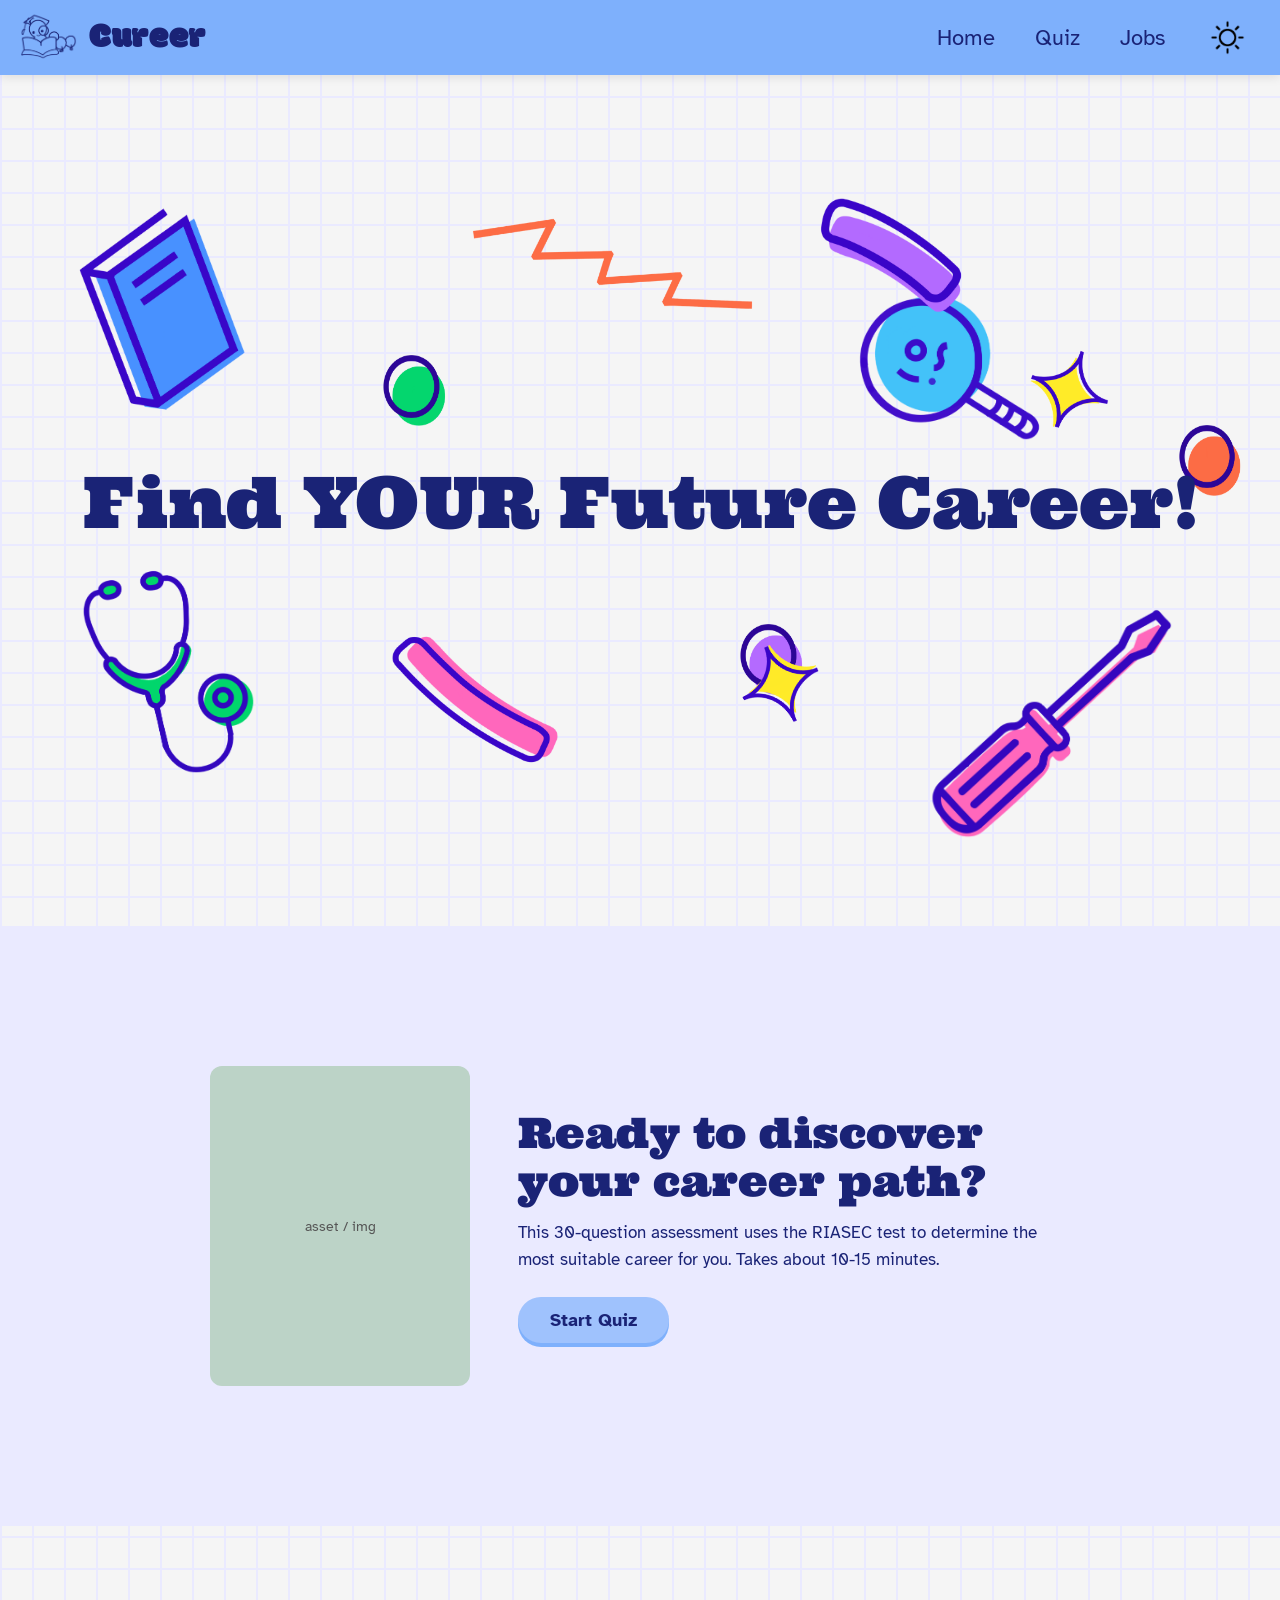
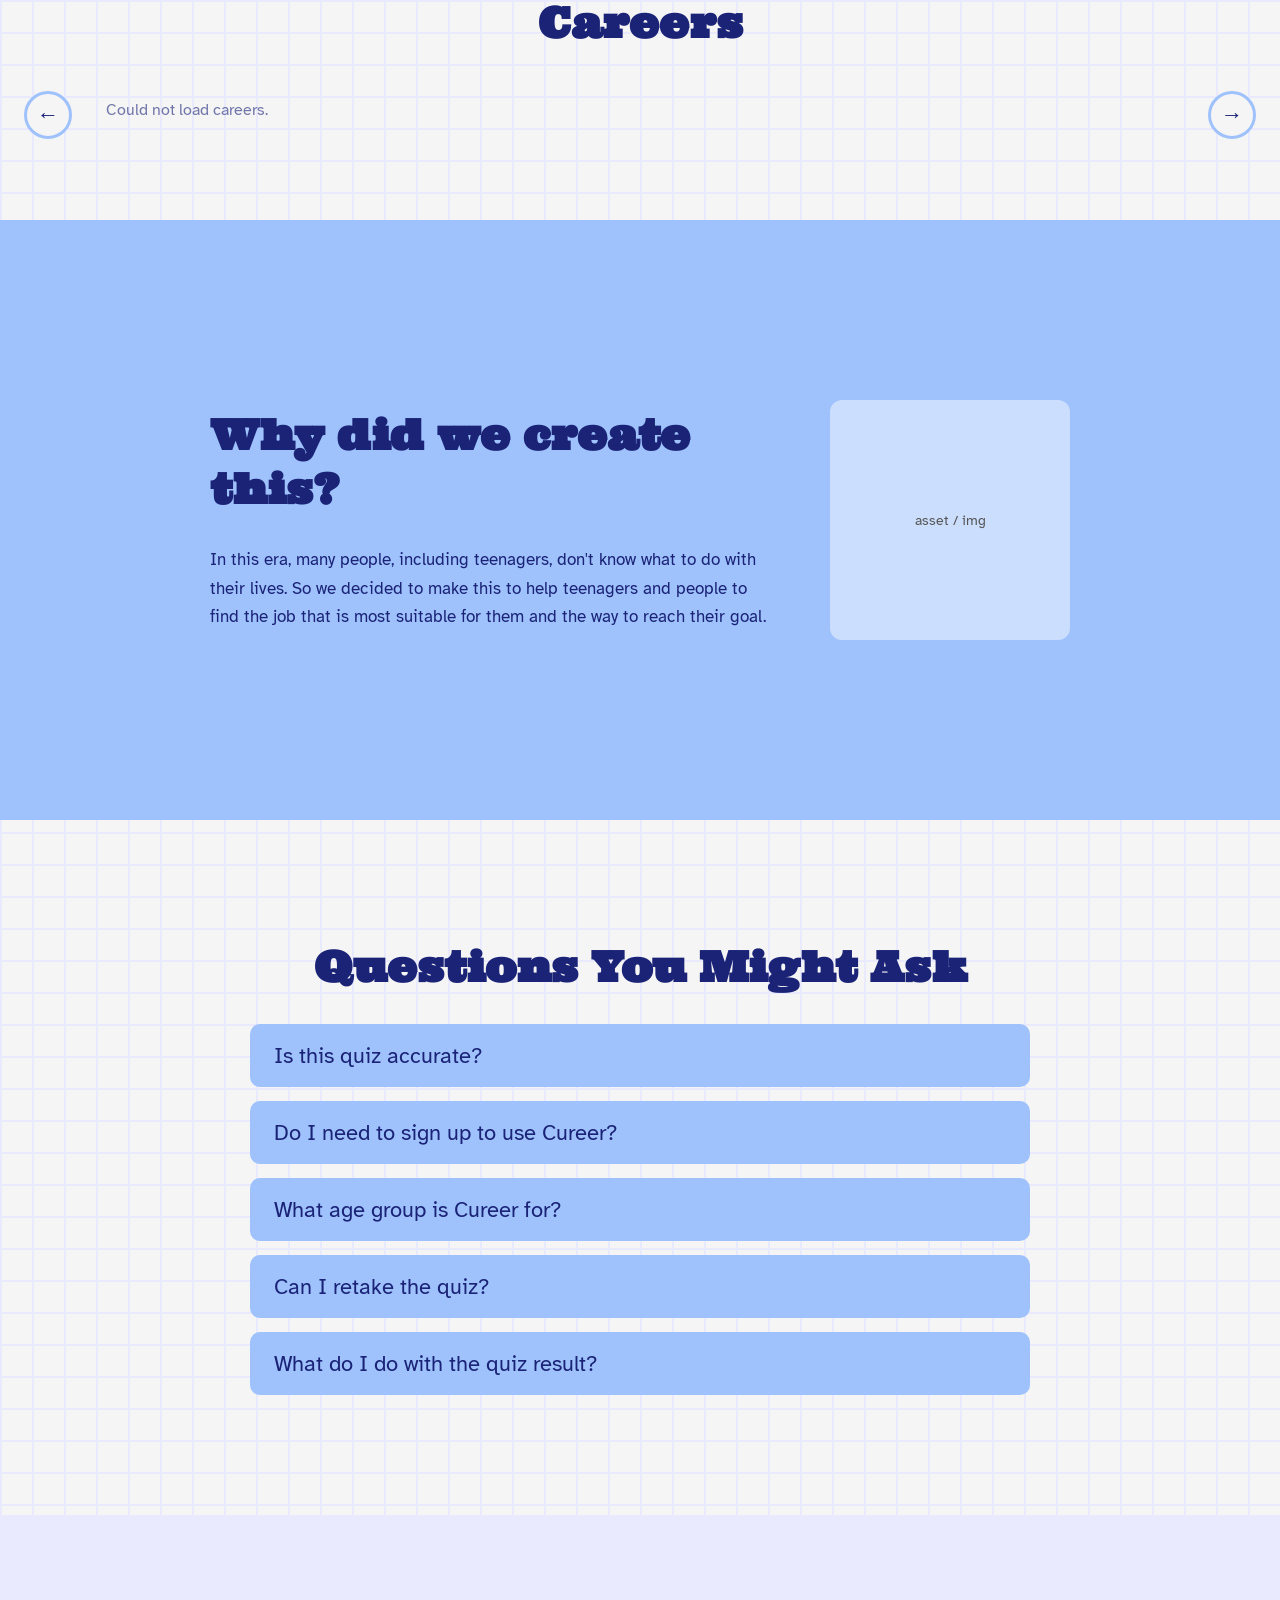
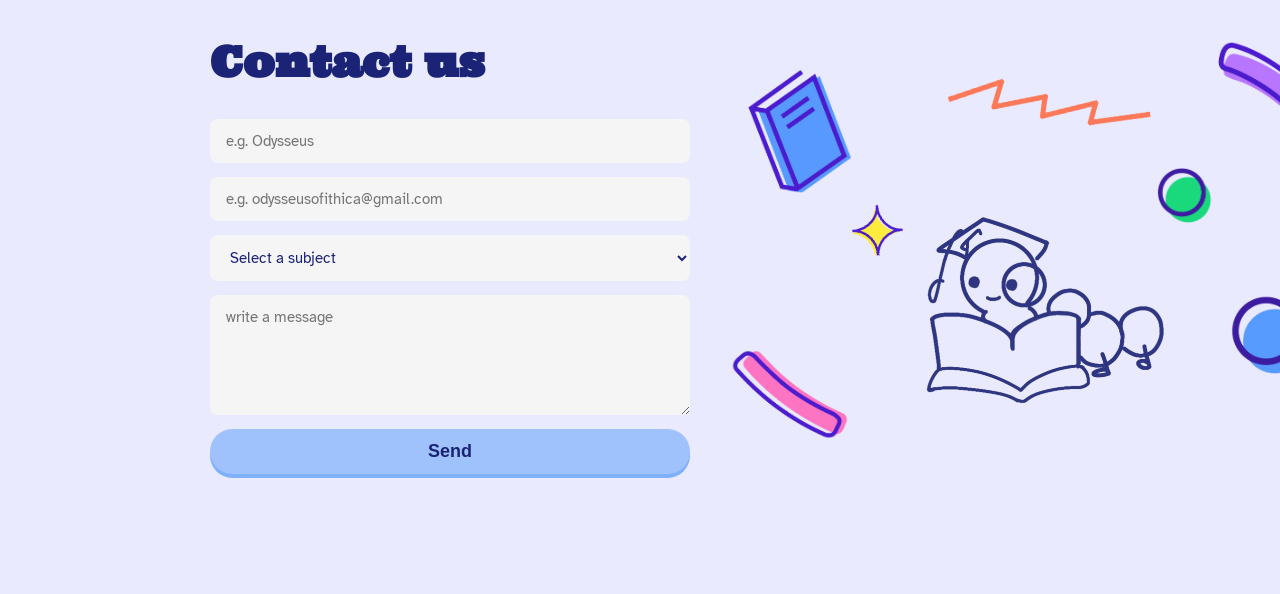
==== index.html @ 324a8335 "Update styles and minor script adjustments Replit-Commit-Author: Agent" ====
<!DOCTYPE html>
<html lang="en">
  <head>
    <meta charset="UTF-8">
    <meta name="viewport" content="width=device-width, initial-scale=1.0">
    <title>Home</title>
    <link rel="preconnect" href="https://fonts.googleapis.com">
    <link rel="preconnect" href="https://fonts.gstatic.com" crossorigin>
    <link href="https://fonts.googleapis.com/css2?family=Atkinson+Hyperlegible:ital,wght@0,400;0,700;1,400;1,700&family=Modak&family=Ultra&display=swap" rel="stylesheet">
    <link rel="stylesheet" href="font.css">
    <link rel="stylesheet" href="nav.css">
    <link rel="stylesheet" href="style.css">
    <script defer src="nav.js"></script>
  </head>
  <body>
    <nav>
      <ul class="sidebar">
        <li onclick="hideSidebar()">
          <a href="#"><button class="close-button">&times;</button></a>
        </li>
        <li><a href="index.html">Home</a></li>
        <li><a href="quiz.html">Quiz</a></li>
        <li><a href="jobbig.html">Jobs</a></li>
      </ul>

      <ul class="main-menu">
        <li class="logo">
          <img class="logo-light" src="img/logo.webp" alt="Cureer Logo">
          <img class="logo-dark" src="img/logo_dark.webp" alt="Cureer Logo">
          <span>Cureer</span>
        </li>
        <li class="hideOnMobile"><a href="index.html">Home</a></li>
        <li class="hideOnMobile"><a href="quiz.html">Quiz</a></li>
        <li class="hideOnMobile"><a href="jobbig.html">Jobs</a></li>

        <li class="theme-toggle" onclick="toggleTheme()">
          <img id="theme-icon" src="img/sun.png" alt="Theme Icon">
        </li>

        <li class="menu-button" onclick="showSidebar()">
          <a href="#">
            <svg viewBox="0 0 24 24"><path d="M4 6h16M4 12h16M4 18h16" stroke-width="2" stroke-linecap="round"/></svg>
          </a>
        </li>
      </ul>
    </nav>

    <main>

      <!-- ── Hero ── -->
      <section class="hero-section">
        <div class="decorations">
          <img class="decoration-book"    src="img/book.png"          alt="Book">
          <img class="decoration-circleG" src="img/circle-green.png"  alt="Circle">
          <img class="decoration-line"    src="img/line.png"          alt="Line">
          <img class="decoration-magnifyi"src="img/magnifi.png"       alt="Magnifying Glass">
          <img class="decoration-curveP"  src="img/curve-purple.png"  alt="Curve Purple">
          <img class="decoration-starT"   src="img/star.png"          alt="Star">
          <img class="decoration-circleO" src="img/circle-orange.png" alt="Circle Orange">
          <img class="decoration-ste"     src="img/stetescope.png"    alt="Stethescope">
          <img class="decoration-curvePi" src="img/curve-pink.png"    alt="Curve Pink">
          <img class="decoration-circleP" src="img/circle-purple.png" alt="Circle Purple">
          <img class="decoration-starB"   src="img/star.png"          alt="Star">
          <img class="decoration-screw"   src="img/screwdriver.png"   alt="Screwdriver">
        </div>
        <h1 class="hero-title">Find YOUR Future Career!</h1>
      </section>

      <!-- Quiz Banner -->
      <section class="quiz-banner">
        <div class="container quiz-cta-section">
          <div class="quiz-image-placeholder">
            <span>asset / img</span>
          </div>
          <div class="quiz-text-content">
            <h2>Ready to discover<br>your career path?</h2>
            <p>This 30-question assessment uses the RIASEC test to determine the
              most suitable career for you. Takes about 10-15 minutes.</p>
            <a href="quiz.html" class="btn btn-primary">Start Quiz</a>
          </div>
        </div>
      </section>

      <!-- Careers -->
      <section class="careers-section">
        <h2 class="section-title careers-title">Careers</h2>
        <div class="careers-carousel-wrapper">
          <button class="careers-carousel-btn" id="careers-prev" aria-label="Previous">&#8592;</button>
          <div class="careers-carousel" id="careers-carousel">
            <!-- JS renders cards; static fallbacks shown until API loads -->
            <div class="career-card career-card--skeleton"><div class="skeleton-line"></div><div class="skeleton-line short"></div></div>
            <div class="career-card career-card--skeleton"><div class="skeleton-line"></div><div class="skeleton-line short"></div></div>
            <div class="career-card career-card--skeleton"><div class="skeleton-line"></div><div class="skeleton-line short"></div></div>
            <div class="career-card career-card--skeleton"><div class="skeleton-line"></div><div class="skeleton-line short"></div></div>
          </div>
          <button class="careers-carousel-btn" id="careers-next" aria-label="Next">&#8594;</button>
        </div>
      </section>

      <!-- Why create -->
      <section class="why-section">
        <div class="container why-content">
          <div class="why-text">
            <h2 class="section-title why-title">Why did we create this?</h2>
            <p>In this era, many people, including teenagers, don't know what to do
              with their lives. So we decided to make this to help teenagers and people
              to find the job that is most suitable for them and the way to reach their goal.</p>
          </div>
          <div class="why-image-placeholder">
            <span>asset / img</span>
          </div>
        </div>
      </section>

      <!-- QnA -->
      <section class="faq-section">
        <div class="container">
          <h2 class="section-title">Questions You Might Ask</h2>
          <div class="faq-list">
            <button class="faq-item" data-answer="Our quiz is based on established personality and interest frameworks used in career counselling — including Holland's RIASEC model and Big Five personality traits. While no quiz can perfectly predict your future, it's a solid, evidence-informed starting point for exploration.">
              Is this quiz accurate?
            </button>
            <button class="faq-item" data-answer="No sign-up is required to take the quiz. Just visit the quiz page or press the quiz button in the section above and start answering questions immediately.">
              Do I need to sign up to use Cureer? 
            </button>
            <button class="faq-item" data-answer="Cureer is designed for teenagers and young adults, but anyone curious about their career path is welcome to try and use it.">
              What age group is Cureer for?
            </button>
            <button class="faq-item" data-answer="Yes, you can retake the quiz as many times as you like. Your answers might change as you explore new interests.">
              Can I retake the quiz?
            </button>
            <button class="faq-item" data-answer="Use your results as a starting point, and explore the suggested careers, look at required qualifications, consider speaking to a career counsellor for personalised guidance, or do what you feel best for yourself.">
              What do I do with the quiz result?
            </button>
          </div>
        </div>
      </section>

      <!-- QnA Modal -->
      <div class="faq-modal-overlay" id="faqModal" aria-hidden="true">
        <div class="faq-modal" role="dialog">

          <div class="faq-modal-header">
            <div class="faq-modal-dots">
              <span class="dot dotB"></span>
              <span class="dot dotPi"></span>
              <span class="dot dotG"></span>
              <span class="dot dotY"></span>
              <span class="dot dotO"></span>
              <span class="dot dotP"></span>
            </div>
            <button class="faq-modal-close" id="faqModalClose">&times;</button>
          </div>

          <div class="faq-modal-body">
            <p id="faqModalAnswer"></p>
          </div>

        </div>
      </div>

      <!-- Contact -->
      <section class="contact-section">
        <div class="container contact-content">
          <div class="contact-form-wrapper">
            <h2 class="section-title contact-title">Contact us</h2>
            <form class="contact-form">
              <input type="text" id="contactName" placeholder="e.g. Odysseus" class="form-input" required>
              <input type="email" id="contactEmail" placeholder="e.g. odysseusofithica@gmail.com" class="form-input" required>
              <select id="contactSubject" class="form-input form-select" required>
                <option value="" disabled selected>Select a subject</option>
                <option value="General Inquiry">General Inquiry</option>
                <option value="Feedback">Feedback</option>
                <option value="Bug Report">Bug Report</option>
                <option value="Other">Other</option>
              </select>
              <textarea id="contactMessage" placeholder="write a message" class="form-input form-textarea" rows="5" required></textarea>
              <button type="submit" class="btn btn-primary">Send</button>
            </form>
          </div>
          <div class="contact-decorations">
            <img class="CoCurvePi"  src="img/curve-pink.png"   alt="Curve Pink">
            <img class="CoBook"     src="img/book.png"         alt="Book">
            <img class="CoStar"     src="img/star.png"         alt="Star">

            <img class="CoLogo CoLogoLight" src="img/contact.webp"      alt="Logo">
            <img class="CoLogo CoLogoDark"  src="img/contact_dark.webp" alt="Logo">

            <img class="CoLine"     src="img/line.png"         alt="Line">
            <img class="CoCurveP"   src="img/curve-purple.png" alt="Curve Purple">
            <img class="CoCircleG"  src="img/circle-green.png"  alt="Circle Green">
            <img class="CoCircleB"  src="img/circle-blue.png"   alt="Circle Blue">
          </div>
        </div>
      </section>

    </main>

    <script src="script.js?v=7"></script>
  </body>
</html>
---- font.css ----
.atkinson-hyperlegible-regular {
  font-family: "Atkinson Hyperlegible", sans-serif;
  font-weight: 400;
  font-style: normal;
}

.atkinson-hyperlegible-bold {
  font-family: "Atkinson Hyperlegible", sans-serif;
  font-weight: 700;
  font-style: normal;
}

.atkinson-hyperlegible-regular-italic {
  font-family: "Atkinson Hyperlegible", sans-serif;
  font-weight: 400;
  font-style: italic;
}

.atkinson-hyperlegible-bold-italic {
  font-family: "Atkinson Hyperlegible", sans-serif;
  font-weight: 700;
  font-style: italic;
}

.modak-regular {
  font-family: "Modak", system-ui;
  font-weight: 400;
  font-style: normal;
}

.ultra-regular {
  font-family: "Ultra", serif;
  font-weight: 400;
  font-style: normal;
}
---- nav.css ----
:root {
  --background: #f5f5f5;
  --grid: #eaeaff;
  --purple: #b469ff;
  --pink: #ff66bc;
  --orange: #fc6b44;
  --yellow: #ffea29;
  --green: #03d66c;
  --vibrant-blue: #6397ff;
  --medium-blue: #7eb0fc; 
  --light-blue: #9fc2fd;
  --text: #1a2376;
}

.dark-theme {
  --background: #0f1427;
  --grid: #252e50;
  --purple: #b469ff;
  --pink: #ff66bc;
  --orange: #fc6b44;
  --yellow: #ffea29;
  --green: #03d66c;
  --vibrant-blue: #4891ff;
  --medium-blue: #132542;
  --light-blue: #1b3864;
  --text: #f5f5f5;
}

* {
  margin: 0;
  padding: 0;
  box-sizing: border-box;
}

body {
  background-color: var(--background);
  color: var(--text);
  font-family: "Atkinson Hyperlegible", sans-serif;
  transition: background-color 0.4s ease, color 0.4s ease;
  padding-top: 76px;
}

nav {
  position: fixed;
  top: 0;
  left: 0;
  width: 100%;
  z-index: 1000;
  background: var(--medium-blue);
  box-shadow: 0 2px 10px rgba(0, 0, 0, 0.1);
  transition: background 0.4s ease, transform 0.35s ease, opacity 0.35s ease;
}

nav.nav-hidden {
  transform: translateY(-100%);
  opacity: 0;
  pointer-events: none;
}


nav ul.main-menu {
  width: 100%;
  list-style: none;
  display: flex;
  justify-content: flex-end;
  align-items: center;
  padding: 10px 20px;
}

nav a {
  height: 100%;
  padding: 0 20px;
  text-decoration: none;
  font-size: 22px;
  font-weight: 500;
  display: flex;
  align-items: center;
  color: var(--text);
  transition: opacity 0.2s ease;
}

nav a:hover {
  opacity: 0.8;
}

.logo {
  margin-right: auto;
  display: flex;
  align-items: center;
  gap: 12px;
}

.logo img {
  height: 55px;
  width: auto;
}

.logo .logo-dark {
  display: none;
}

.dark-theme .logo .logo-light {
  display: none;
}

.dark-theme .logo .logo-dark {
  display: block;
}

nav .main-menu .logo span {
  font-family: "Modak", system-ui;
  font-weight: 400;
  font-style: normal;
  font-size: 36px;
  color: var(--text);
}

.theme-toggle {
  cursor: pointer;
  display: flex;
  align-items: center;
  justify-content: center;
  padding: 0 15px;
  margin-left: 10px;
}

.theme-toggle img {
  width: 35px;
  height: 35px;
}

@keyframes fullSpin {
  from { transform: rotate(0deg); }
  to { transform: rotate(360deg); }
}

.theme-toggle.flip img {
  animation: fullSpin 0.4s ease-in-out;
}

.menu-button {
  display: none;
  cursor: pointer;
  padding: 0 10px;
}

.menu-button svg {
  width: 30px;
  height: 30px;
  stroke: white;
}

.sidebar {
  position: fixed;
  top: 0;
  right: 0;
  height: 100vh;
  width: 250px;
  z-index: 999;
  background-color: var(--medium-blue);
  box-shadow: -10px 0 20px rgba(0, 0, 0, 0.15);
  display: none;
  flex-direction: column;
  align-items: flex-start;
  justify-content: flex-start;
  padding: 20px;
  list-style: none;
}

.sidebar li {
  width: 100%;
  margin-bottom: 15px;
}

.sidebar a {
  width: 100%;
  font-size: 24px;
}

.close-button {
  cursor: pointer;
  border: none;
  outline: none;
  background: none;
  font-size: 45px;
  color: #ffffff;
}

@media (max-width: 800px) {
  nav.nav-hidden {
    transform: translateY(0) !important;
    opacity: 1 !important;
    pointer-events: auto !important;
  }

  .hideOnMobile {
    display: none;
  }

  .menu-button {
    display: block;
  }
}

@media (max-width: 400px) {
  .sidebar {
    width: 100%;
  }
}
---- style.css ----
:root {
  --background: #f5f5f5;
  --grid: #eaeaff;
  --purple: #b469ff;
  --pink: #ff66bc;
  --orange: #fc6b44;
  --yellow: #ffea29;
  --green: #03d66c;
  --vibrant-blue: #6397ff;
  --medium-blue: #7eb0fc;
  --light-blue: #9fc2fd;
  --text: #1a2376;
}

.dark-theme {
  --background: #0f1427;
  --grid: #252e50;
  --purple: #b469ff;
  --pink: #ff66bc;
  --orange: #fc6b44;
  --yellow: #ffea29;
  --green: #03d66c;
  --vibrant-blue: #4891ff;
  --medium-blue: #132542;
  --light-blue: #1b3864;
  --text: #f5f5f5;
}

* {
  margin: 0;
  padding: 0;
  box-sizing: border-box;
}

body {
  background-color: var(--background);
  color: var(--text);
  font-family: "Atkinson Hyperlegible", sans-serif;
  transition: background-color 0.4s ease, color 0.4s ease;
  padding-top: 76px;

  background-image:
    linear-gradient(var(--grid) 0.1em, transparent 0.1em),
    linear-gradient(90deg, var(--grid) 0.1em, transparent 0.1em);
  background-size: 2em 2em;
}

.btn {
  display: inline-block;
  text-decoration: none;
  font-weight: 700;
  border-radius: 50px;
  padding: 12px 32px;
  font-size: 18px;
  transition: transform 0.2s ease-in-out, box-shadow 0.2s ease;
  border: none;
  cursor: pointer;

}

.btn-primary {
  background-color: var(--light-blue);
  color: var(--text);
  box-shadow: 0 4px 0 var(--medium-blue);
}

.btn:hover {
  transform: translateY(-2px);
}
.container {
  max-width: 900px;
  margin: 0 auto;
  padding: 40px 20px;
  min-height: 440px;
}

h2.section-title {
  font-family: "Ultra", serif;
  font-size: 42px;
  text-align: center;
  color: var(--text);
  margin-bottom: 30px;
}


.hero-section {
  min-height: 850px;
  display: flex;
  justify-content: center;
  align-items: center;
  position: relative;
  padding: 40px 20px;
  overflow: hidden;
}

.hero-title {
  font-family: "Ultra", serif;
  font-weight: 400;
  font-style: normal;
  font-size: 71px;
  color: var(--text);
  text-align: center;
  letter-spacing: -0.5px;
}

.decorations  {
  position: absolute;
  top: 0;
  left: 0;
  width: 100%;
  height: 100%;
  pointer-events: none;
  .decoration-book {
    position: absolute;
    width: 193px;
    height: 205px;
    top: 131px;
    left: 66px;
  }
  .decoration-circleG {
    position: absolute;
    width: 76px;
    height: 89px;
    top: 268px;
    left: 380px;
  }
  .decoration-line {
    position: absolute;
    width: 284px;
    height: 296px;
    top: 49px;
    left: 471px;
  }
  .decoration-magnifyi {
    position: absolute;
    width:218px;
    height: 229px;
    top: 170px;
    left: 843px;
  }
  .decoration-curveP {
    position: absolute;
    width:188px;
    height:194px;
    top: 103px;
    right: 300px;
  }
  .decoration-starT {
    position: absolute;
    width:167px;
    height: 173px;
    top: 223px;
    right: 134px;
  }
  .decoration-circleO {
    position: absolute;
    width:75px;
    height: 89px;
    top: 338px;
    right: 29px;
  }
  .decoration-ste {
    position: absolute;
    width:217px;
    height: 224px;
    top: 491px;
    left: 51px;
  }
  .decoration-curvePi {
    position: absolute;
    width:174px;
    height: 182px;
    top: 537px;
    left: 388px;
  }
  .decoration-circleP {
    position: absolute;
    width: 76px;
    height: 89px;
    top: 537px;
    left: 737px;
  }
  .decoration-starB {
    position: absolute;
    width: 167px;
    height: 173px;
    top: 520px;
    right: 408px;
    rotate: 140deg;
    }
  .decoration-screw {
    position: absolute;
    width: 248px;
    height: 257px;
    top: 507px;
    right: 107px;
  }
}
/* Quiz Banner */
.quiz-banner {
  background-color: var(--grid);
  padding: 80px 0;
  max-width:720;
}

.quiz-cta-section {
  display: flex;
  gap: 48px;
  align-items: center;
}

.quiz-image-placeholder {
  flex: 0 0 260px;
  height: 320px;
  width:374;
  background-color: #bcd3c7;
  border-radius: 12px;
  display: flex;
  align-items: center;
  justify-content: center;
  color: #555;
  font-size: 14px;
}

.quiz-text-content h2 {
  font-family: "Ultra", serif;
  font-weight: 400;
  font-size: 42px;
  color: var(--text);
  line-height: 1.15;
  margin-bottom: 14px;
}

.quiz-text-content p {
  font-size: 17px;
  line-height: 1.6;
  margin-bottom: 24px;
  max-width: 520px;
}

/* Careers */
.careers-section {
  padding: 70px 0;
}

.careers-title {
  color: var(--text);
  margin-bottom: 36px;
}

/* Carousel */
.careers-carousel-wrapper {
  display: flex;
  align-items: center;
  gap: 14px;
  padding: 0 24px;
}

.careers-carousel-btn {
  flex-shrink: 0;
  width: 48px;
  height: 48px;
  border-radius: 50%;
  border: 3px solid var(--light-blue);
  background: var(--background);
  color: var(--text);
  font-size: 22px;
  cursor: pointer;
  transition: background 0.2s, border-color 0.2s;
  display: flex;
  align-items: center;
  justify-content: center;
}

.careers-carousel-btn:hover {
  background: var(--light-blue);
}

.careers-carousel {
  display: flex;
  gap: 20px;
  overflow-x: auto;
  scroll-behavior: smooth;
  scroll-snap-type: x mandatory;
  padding-bottom: 10px;
  scrollbar-width: none;
  flex: 1;
}

.careers-carousel::-webkit-scrollbar {
  display: none;
}

.career-card {
  flex: 0 0 240px;
  scroll-snap-align: start;
  background-color: #ffffff;
  border-radius: 14px;
  padding: 22px 18px 18px;
  display: flex;
  flex-direction: column;
  gap: 10px;
  cursor: pointer;
  text-decoration: none;
  transition: transform 0.2s ease, box-shadow 0.2s ease;
}

.career-card:hover {
  transform: translateY(-4px);
  box-shadow: 0 8px 24px rgba(100, 140, 255, 0.2);
}

.dark-theme .career-card {
  background-color: #1e2d5a;
  color: #f5f5f5;
}

.career-card h3 {
  font-size: 16px;
  font-weight: 700;
  color: var(--text);
}

.career-card p {
  font-size: 13px;
  line-height: 1.55;
  flex: 1;
  color: var(--text);
}

.career-footer {
  display: flex;
  align-items: center;
  justify-content: space-between;
  margin-top: 6px;
}

.salary {
  font-size: 13px;
  font-weight: 700;
  color: var(--text);
}

.career-badge {
  display: inline-block;
  padding: 4px 14px;
  border-radius: 50px;
  font-size: 12px;
  font-weight: 700;
  color: #ffffff;
}

.badge-blue   { background-color: var(--vibrant-blue); }
.badge-purple { background-color: var(--purple); }
.badge-pink   { background-color: var(--pink); }
.badge-green  { background-color: var(--green); color: #0a2e1a; }
.badge-orange { background-color: var(--orange); }
.badge-yellow { background-color: var(--yellow); color: #3a2800; }

/* Skeleton placeholders */
.career-card--skeleton {
  pointer-events: none;
  opacity: 0.5;
  gap: 14px;
}

@keyframes shimmer {
  0%   { background-position: -400px 0; }
  100% { background-position: 400px 0; }
}

.skeleton-line {
  height: 14px;
  border-radius: 6px;
  background: linear-gradient(90deg, var(--grid) 25%, var(--light-blue) 50%, var(--grid) 75%);
  background-size: 800px 100%;
  animation: shimmer 1.4s infinite linear;
}

.skeleton-line.short {
  width: 60%;
  margin-top: 4px;
}

/* Why Section */
.why-section {
  background-color: var(--light-blue);
  padding: 80px 0;
}

.dark-theme .why-section {
  background-color: #1b3864;
}

.why-content {
  display: flex;
  gap: 60px;
  align-items: center;
}

.why-text {
  flex: 1;
}

.why-title {
  text-align: left !important;
  margin-bottom: 20px;
}

.why-text p {
  font-size: 17px;
  line-height: 1.7;
  color: var(--text);
}

.why-image-placeholder {
  flex: 0 0 240px;
  height: 240px;
  background-color: rgba(255,255,255,0.45);
  border-radius: 12px;
  display: flex;
  align-items: center;
  justify-content: center;
  color: #555;
  font-size: 14px;
}

/* FAQ */
.faq-section {
  padding: 80px 0;
}

.faq-list {
  display: flex;
  flex-direction: column;
  gap: 14px;
  max-width: 780px;
  margin: 0 auto;
}

.faq-item {
  width: 100%;
  background-color: var(--light-blue);
  color: var(--text);
  border: none;
  border-radius: 10px;
  padding: 18px 24px;
  font-size: 22px;
  font-family: "Atkinson Hyperlegible", sans-serif;
  font-weight: 400;
  text-align: left;
  cursor: pointer;
  transition: filter 0.2s ease, transform 0.15s ease;
}

.faq-item:hover {
  filter: brightness(1.1);
  transform: translateY(-2px);
}

/* FAQ Modal */
.faq-modal-overlay {
  position: fixed;
  inset: 0;
  background-color: rgba(0, 0, 0, 0.45);
  z-index: 2000;
  display: flex;
  align-items: center;
  justify-content: center;
  opacity: 0;
  pointer-events: none;
  transition: opacity 0.25s ease;
}

.faq-modal-overlay.open {
  opacity: 1;
  pointer-events: all;
}

.faq-modal {
  background: var(--background);
  border-radius: 14px;
  padding: 28px 30px 30px;
  max-width: 480px;
  width: 90%;
  box-shadow: 0 12px 40px rgba(0,0,0,0.2);
  position: absolute;
  top: 50%;
  left: 50%;
  transform: translate(-50%, -50%) scale(0);
  transition: transform 200ms ease-in-out;
}

.faq-modal-overlay.open .faq-modal {
  transform: translate(-50%, -50%) scale(1);
}

.dark-theme .faq-modal {
  background: var(--light-blue);
  color: var(--text);
}

.faq-modal-header {
  display: flex;
  justify-content: space-between;
  align-items: center;
  margin-left: -30px;
  margin-right: -30px;
  padding-left: 30px;
  padding-right: 30px;
  padding-bottom: 8px; 
  margin-bottom: 10px; 
  border-bottom: 3px solid var(--text);
}

.faq-modal-dots {
  display: flex;
  gap: 2px;
}

.dot {
  width: 21px;
  height: 21px;
  border-radius: 50%;
}
.dotB   { background-color: var(--vibrant-blue); }
.dotPi  { background-color: var(--pink); }
.dotG   { background-color: var(--green); }
.dotY   { background-color: var(--yellow); }
.dotO   { background-color: var(--orange); }
.dotP   { background-color: var(--purple); }

.faq-modal-close {
  position: absolute;
  top: 14px;
  right: 18px;
  background: none;
  border: none;
  font-size: 40px;
  cursor: pointer;
  color: var(--text);
  line-height: 1;
}

.faq-modal-close:hover {
  color: var(--medium-blue);
}

#faqModalAnswer {
  font-size: 15px;
  line-height: 1.7;
  color: var(--text);
}

/* Contact */
.contact-section {
  background-color: var(--grid);
  padding: 80px 0;
}

.contact-content {
  display: flex;
  gap: 60px;
  align-items: flex-start;
}

.contact-form-wrapper {
  flex: 1;
}

.contact-title {
  color: var(--text);
  text-align: left !important;
  margin-bottom: 28px;
}

.contact-form {
  display: flex;
  flex-direction: column;
  gap: 14px;
  max-width: 480px;
}

.form-input {
  width: 100%;
  padding: 13px 16px;
  border-radius: 8px;
  border: none;
  font-size: 15px;
  font-family: "Atkinson Hyperlegible", sans-serif;
  background-color: var(--background);
  color: var(--text);
  outline: none;
}

.form-input:focus {
  box-shadow: 0 0 0 3px rgba(99, 151, 255, 0.5);
}

.form-textarea {
  resize: vertical;
  min-height: 120px;
}

.form-select {
  cursor: pointer;
}

@keyframes floatUpDown {
  0%, 100% { transform: translateY(0px); }
  50%       { transform: translateY(-12px); }
}

.contact-decorations {
  flex: 0 0 300px;
  position: relative;
  min-height: 400px;
}

.contact-decorations img {
  position: absolute;
  opacity: 0.9;
}

.CoCurvePi {
  width: 120px;
  top: 300px;
  left: -40px;
  animation: floatUpDown 3.2s ease-in-out infinite;
}

.CoBook {
  width: 120px;
  top: 34px;
  left: -30px;
  animation: floatUpDown 3.8s ease-in-out infinite 0.4s;
}

.CoStar {
  width: 105px;
  rotate: -20deg;
  top: 140px;
  left: 50px;
  animation: floatUpDown 2.8s ease-in-out infinite 0.9s;
}

.CoLogo {
  width: 250px;
  bottom: 0;
  left: 50%;
}
.CoLogoDark {
  display: none;
}

.dark-theme .CoLogoLight {
  display: none;
}

.dark-theme .CoLogoDark {
  display: block;
}

.CoLine {
  width: 200px;
  top: -30px;
  right: -80px;
  rotate:-10deg;
  animation: floatUpDown 4s ease-in-out infinite 0.2s;
}

.CoCurveP {
  width: 120px;
  bottom: 280px;
  right: -250px;
  animation: floatUpDown 3.5s ease-in-out infinite 0.7s;
}

.CoCircleG {
  width: 65px;
  top: 125px;
  right: -150px;
  animation: floatUpDown 2.6s ease-in-out infinite 1.1s;
}

.CoCircleB {
  width: 92px;
  top: 250px;
  right: -250px;
  animation: floatUpDown 3s ease-in-out infinite 0.5s;
}

@media (max-width: 900px) {
  .quiz-cta-section,
  .why-content,
  .contact-content {
    flex-direction: column;
  }

  .quiz-image-placeholder,
  .why-image-placeholder {
    width: 100%;
    flex: unset;
  }
  .contact-decorations {
    display: none;
  }
}


@media (min-width: 1700px) {
  .decorations .decoration-curveP {
    width: 208px;
    height: 214px;
    top: 103px;
    right: 500px;
  }
  .decorations .decoration-starT {
    width: 167px;
    height: 173px;
    top: 223px;
    right: 204px;
  }
  .decorations .decoration-circleO {
    width: 75px;
    height: 89px;
    top: 338px;
    right: 50px;
  }
  .decorations .decoration-starB {
    width: 167px;
    height: 173px;
    top: 520px;
    right: 608px;
    rotate: 140deg;
  }
  .decorations .decoration-screw {
    width: 248px;
    height: 257px;
    top: 507px;
    right: 157px;
  }
}
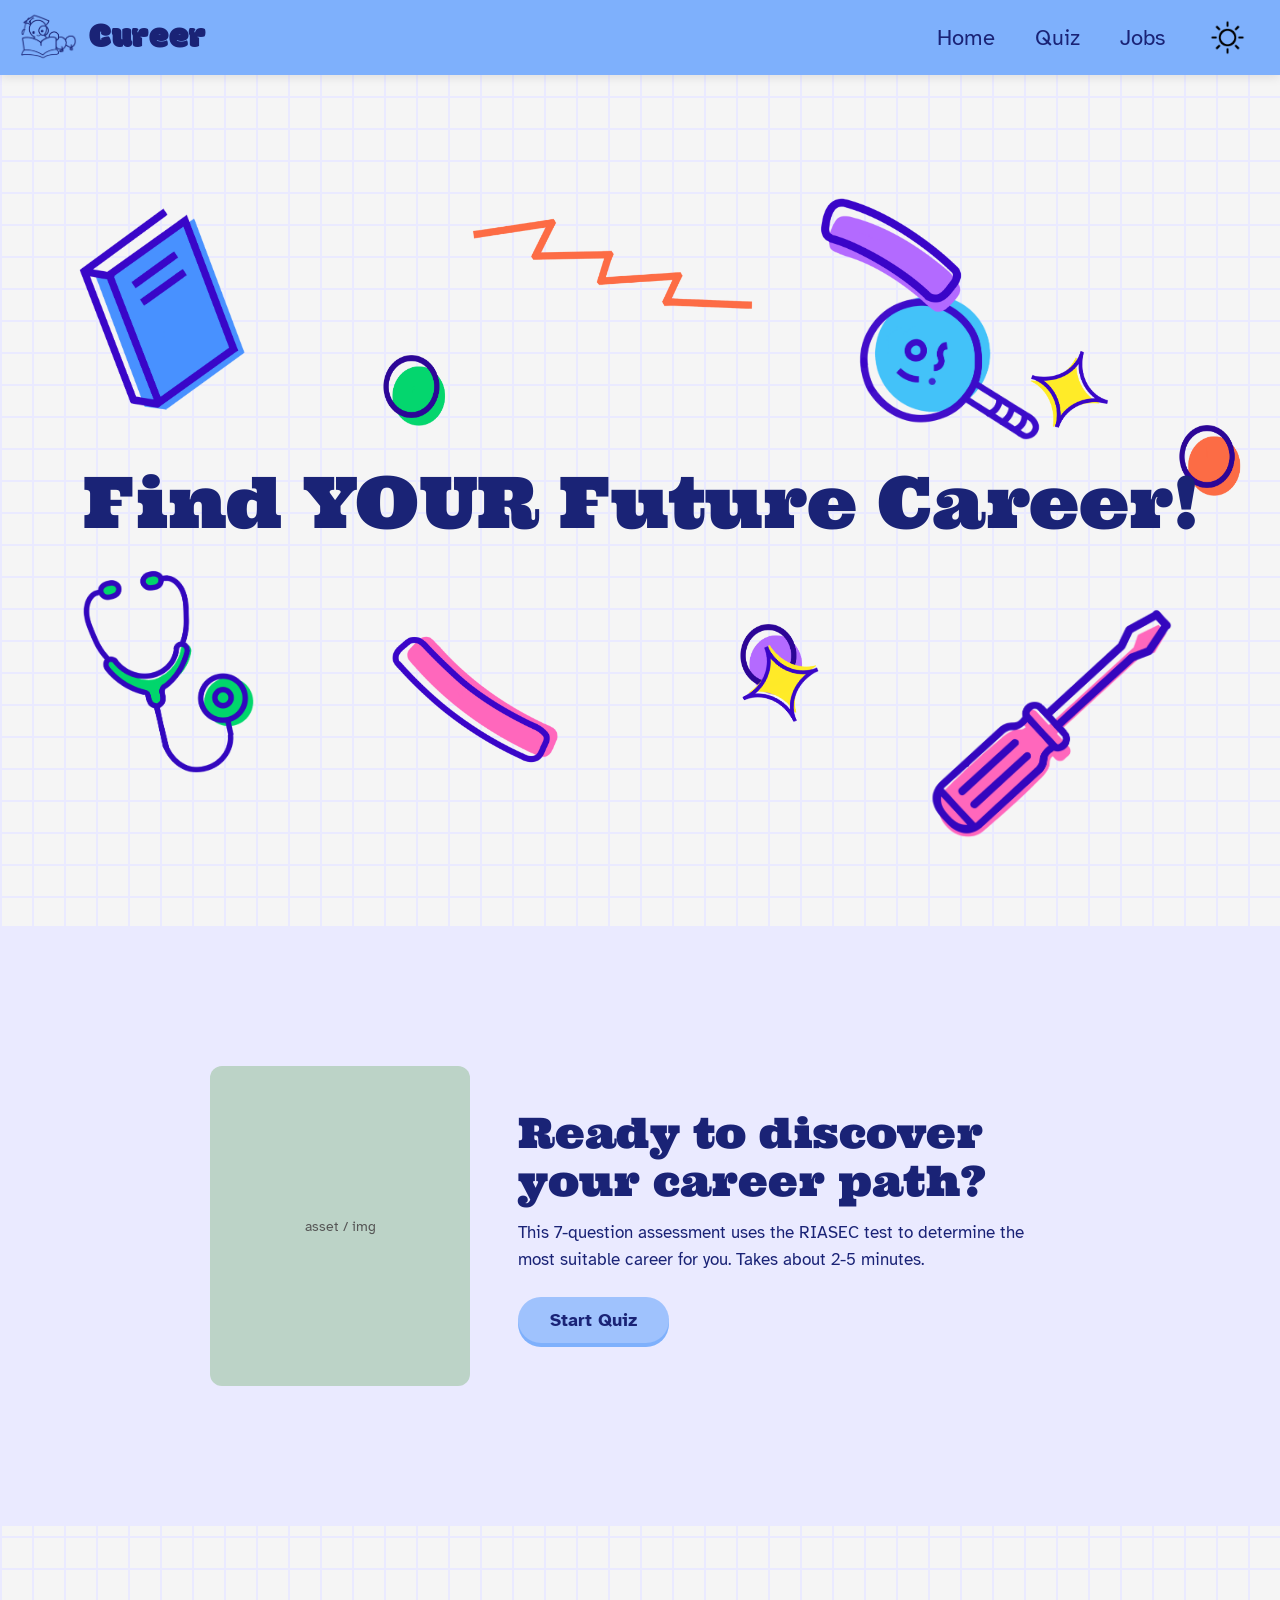
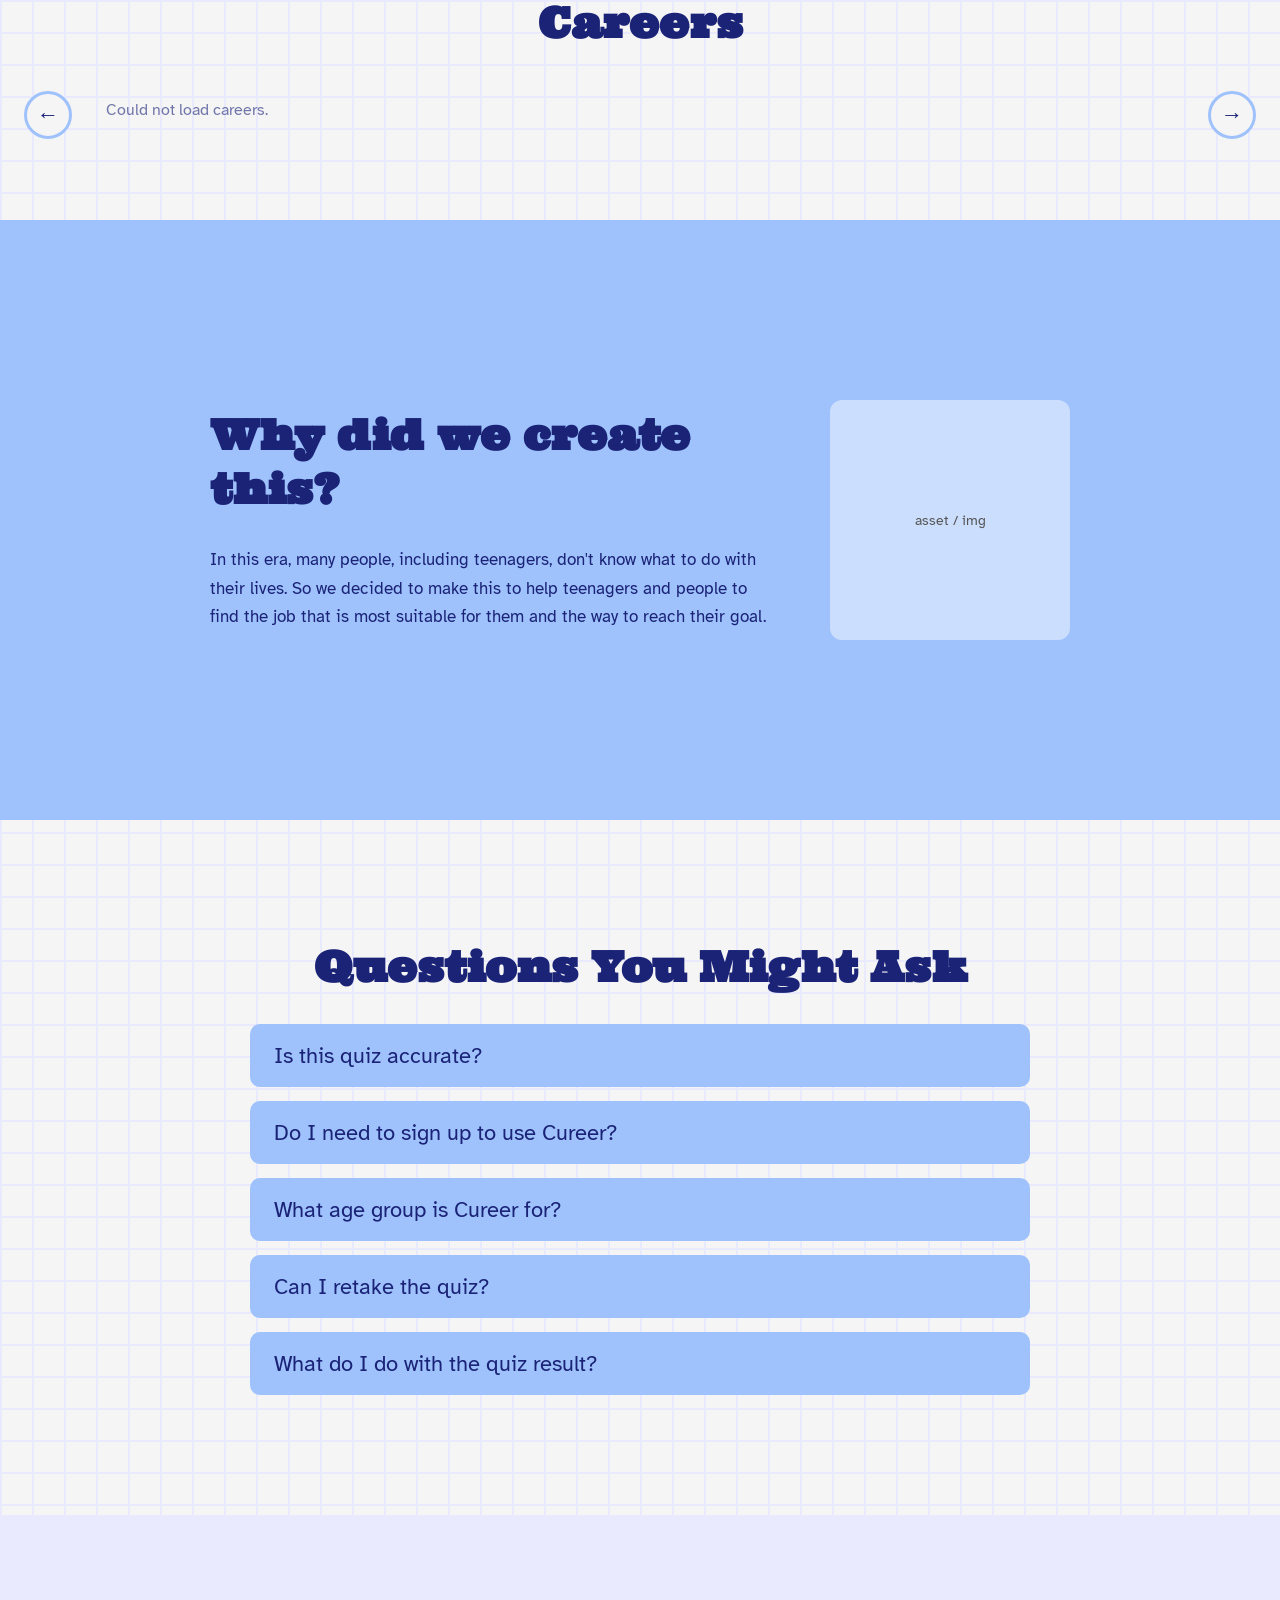
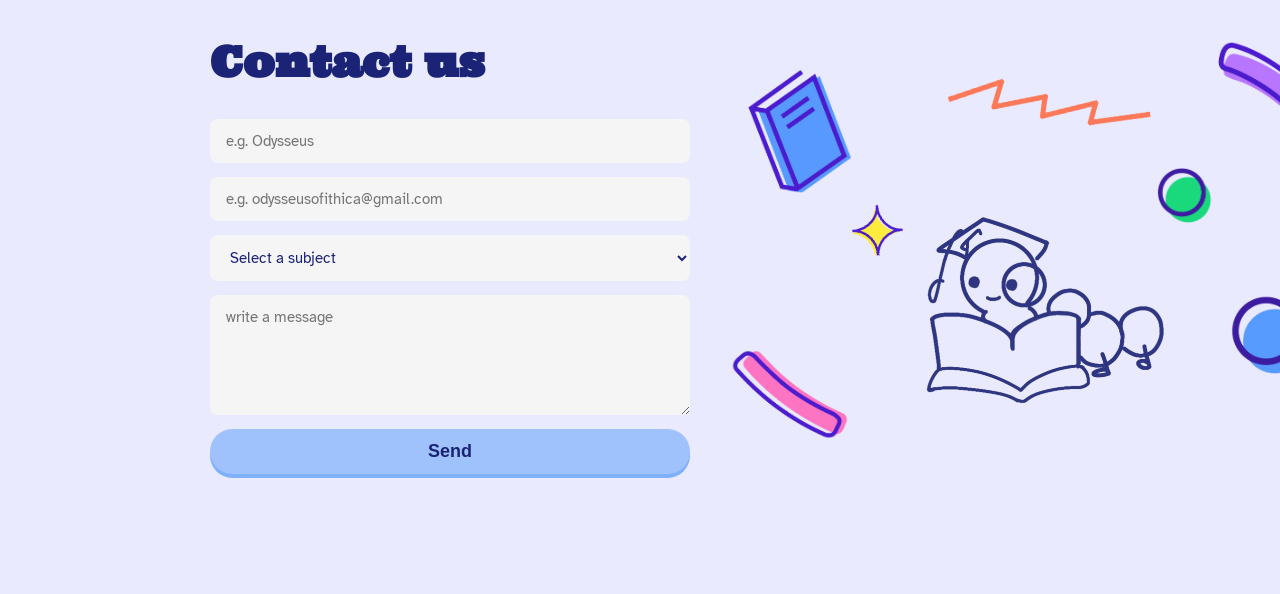
==== commit c56519ba: "Update index.html" ====
--- a/index.html
+++ b/index.html
@@ -74,8 +74,8 @@
           </div>
           <div class="quiz-text-content">
             <h2>Ready to discover<br>your career path?</h2>
-            <p>This 30-question assessment uses the RIASEC test to determine the
-              most suitable career for you. Takes about 10-15 minutes.</p>
+            <p>This 7-question assessment uses the RIASEC test to determine the
+              most suitable career for you. Takes about 2-5 minutes.</p>
             <a href="quiz.html" class="btn btn-primary">Start Quiz</a>
           </div>
         </div>
--- a/style.css
+++ b/style.css
@@ -691,6 +691,73 @@
 }
 
 @media (max-width: 900px) {
+  .hero-title {
+  font-size: 40px;
+  }
+  .decoration-book {
+    position: absolute;
+    width: 433px;
+    height: 55px;
+    top: 131px;
+    left: 0px;
+  }
+  .decoration-circleG {
+    position: absolute;
+    width: 76px;
+    height: 89px;
+    top: 268px;
+    left: 0px;
+  }
+  .decoration-line {
+    position: absolute;
+    width: 284px;
+    height: 296px;
+    top: 49px;
+    left: 0px;
+  }
+  .decoration-magnifyi {
+    width:218px;
+    height: 229px;
+    top: 170px;
+    left: 0px;
+
+  }.decorations .decoration-curveP {
+    width: 108px;
+    height: 114px;
+    top: 103px;
+    right: 5px;
+  }
+  .decoration-ste {
+    width: 17px;
+    height: 224px;
+    top: 491px;
+    left: 51px;
+  }
+  .decorations .decoration-starT {
+    width: 97px;
+    height: 103px;
+    top: 183px;
+    right: 44px;
+  }
+  .decorations .decoration-circleO {
+    width: 35px;
+    height: 59px;
+    top: 300px;
+    right: 10px;
+  }
+  .decorations .decoration-starB {
+    width: 97px;
+    height: 103px;
+    top: 490px;
+    right: 106px;
+    rotate: 140deg;
+  }
+  .decorations .decoration-screw {
+    width: 98px;
+    height: 107px;
+    top: 507px;
+    right: 17px;
+  }
   .quiz-cta-section,
   .why-content,
   .contact-content {
@@ -707,6 +774,98 @@
   }
 }
 
+
+/* Phone */
+html { overflow-x: hidden; }
+body { overflow-x: hidden; }
+
+@media (max-width: 600px) {
+  /* Hero */
+  .hero-section {
+    min-height: 480px;
+    padding: 30px 16px;
+  }
+
+  .hero-title { font-size: 36px; }
+
+  .decorations .decoration-book {
+    width: 88px; height: auto;
+    top: 80px; left: 6px;
+  }
+  .decorations .decoration-circleG{
+    width: 34px; height: auto;
+    top: 150px; left: 106px;  
+  }
+  .decorations .decoration-line{
+    width: 88px; height: auto;
+    top: 20px; left: 106px;
+  }
+  .decorations .decoration-ste {
+    width: 88px; height: auto;
+    top: 300px; left: 6px;
+  }
+  .decorations .decoration-curvePi{
+    width: 68px; height: auto;
+    top: 350px; left: 120px;    
+  }
+  .decorations .decoration-magnifyi{
+      width: 66px; height: auto;
+    top: 105px; right: 120px; left: auto;
+    }
+  .decorations .decoration-starT {
+    width: 66px; height: auto;
+    top: 135px; right: 50px; left: auto;
+  }
+  .decorations .decoration-curveP{
+    width: 88px; height: auto;
+    top: 80px; right: 6px;
+  }
+  .decorations .decoration-screw {
+    width: 88px; height: auto;
+    top: 330px; bottom: 16px; right: 6px; left: auto;
+  }
+  .decorations .decoration-circleO {
+    width: 36px; height: auto;
+    top: 195px; right: 10px; left: auto;
+  }
+  .decorations .decoration-circleP{
+    width: 36px; height: auto;
+    top: 335px; right: 130px; left: auto;
+  }
+  .decorations .decoration-starB{
+    width: 76px; height: auto;
+    top: 275px; right: 50px; left: auto;
+  }
+
+  /* Sections */
+  h2.section-title   { font-size: 28px; }
+  .quiz-text-content h2 { font-size: 26px; }
+
+  .container { padding: 24px 16px; }
+
+  /* Careers carousel */
+  .careers-section          { padding: 36px 0; }
+  .careers-carousel-wrapper { padding: 0 20px; gap: 6px; }
+  .careers-carousel-btn     { width: 34px; height: 34px; font-size: 18px; }
+
+  /* FAQ */
+  .faq-item {
+    font-size: 17px;
+    padding: 14px 18px;
+  }
+
+  /* Buttons */
+  .btn { font-size: 16px; padding: 10px 24px; }
+
+  /* Why image*/
+  .quiz-image-placeholder,
+  .why-image-placeholder { height: 180px; }
+
+  /* Contact */
+  .contact-title { text-align: center !important; }
+  .contact-form-wrapper { width: 100%; display: flex; flex-direction: column; align-items: center; }
+  .contact-form { max-width: 100%; width: 100%; }
+}
 
 @media (min-width: 1700px) {
   .decorations .decoration-curveP {
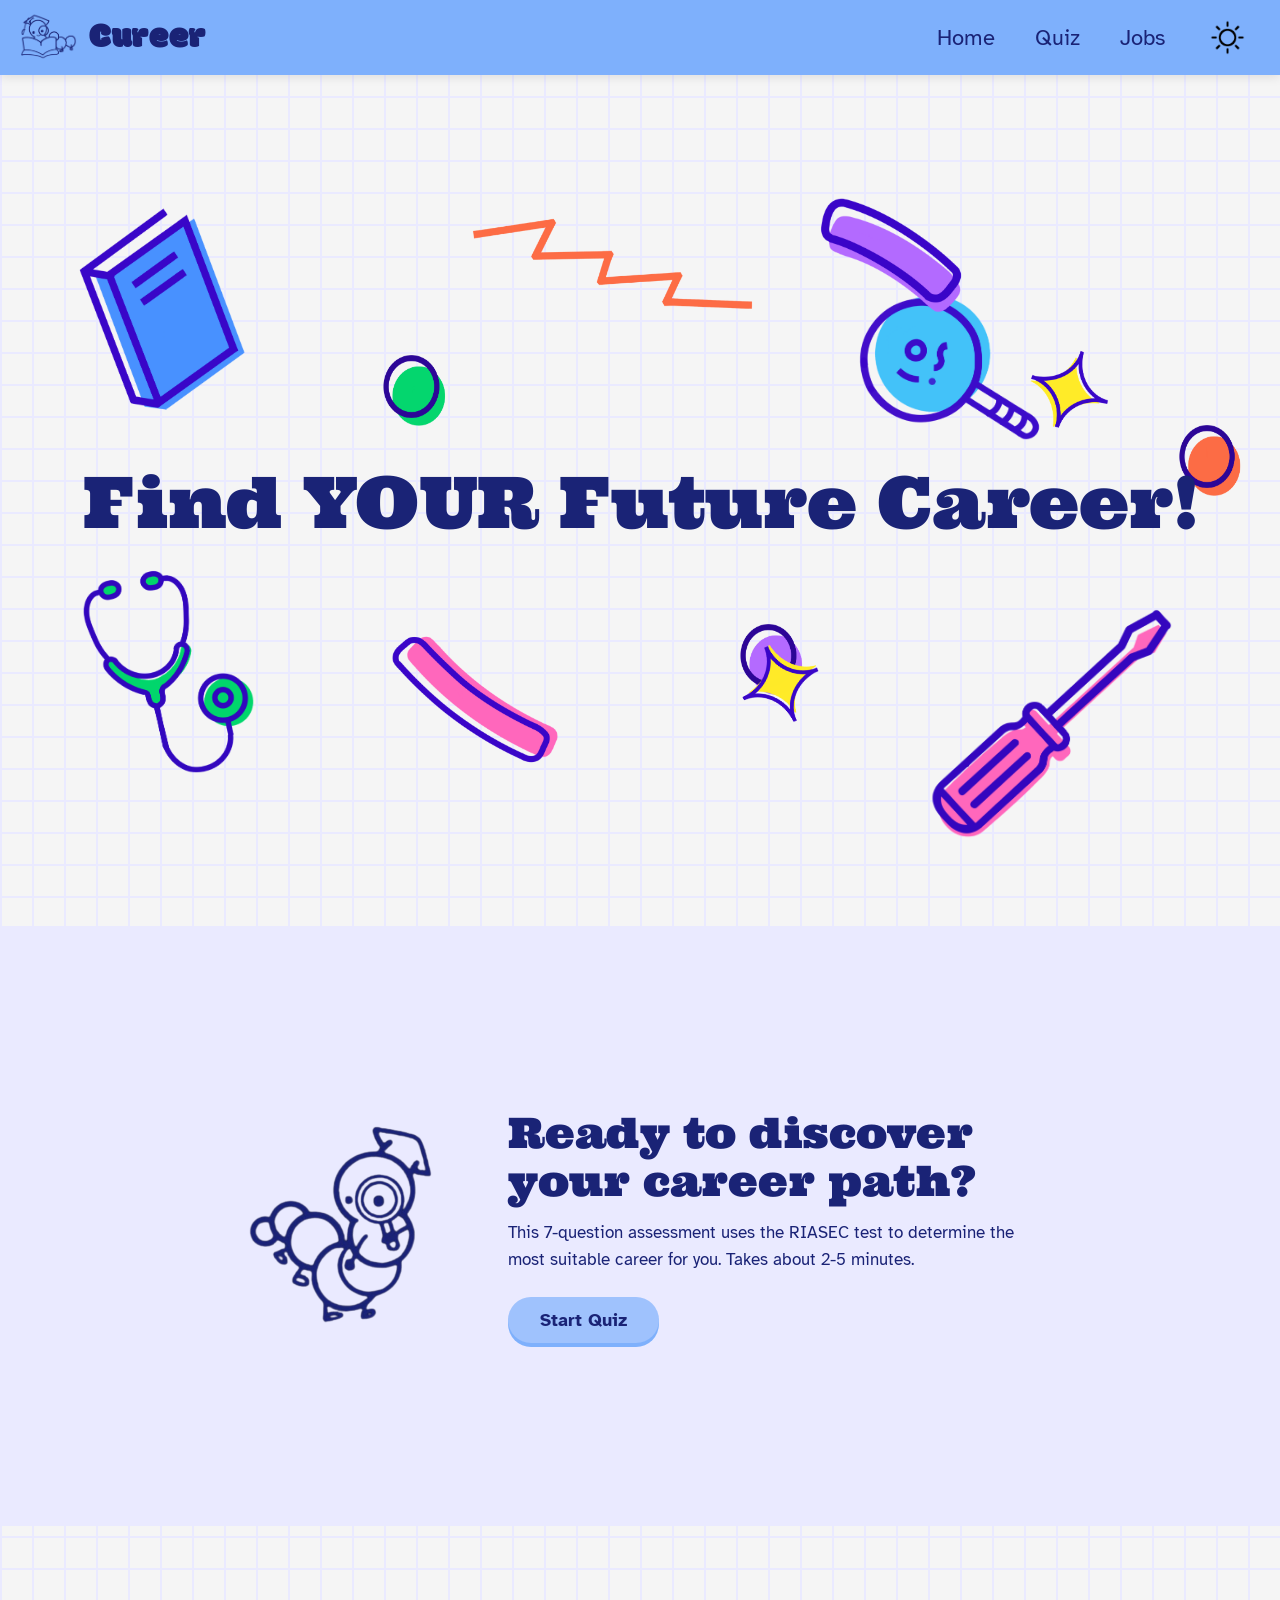
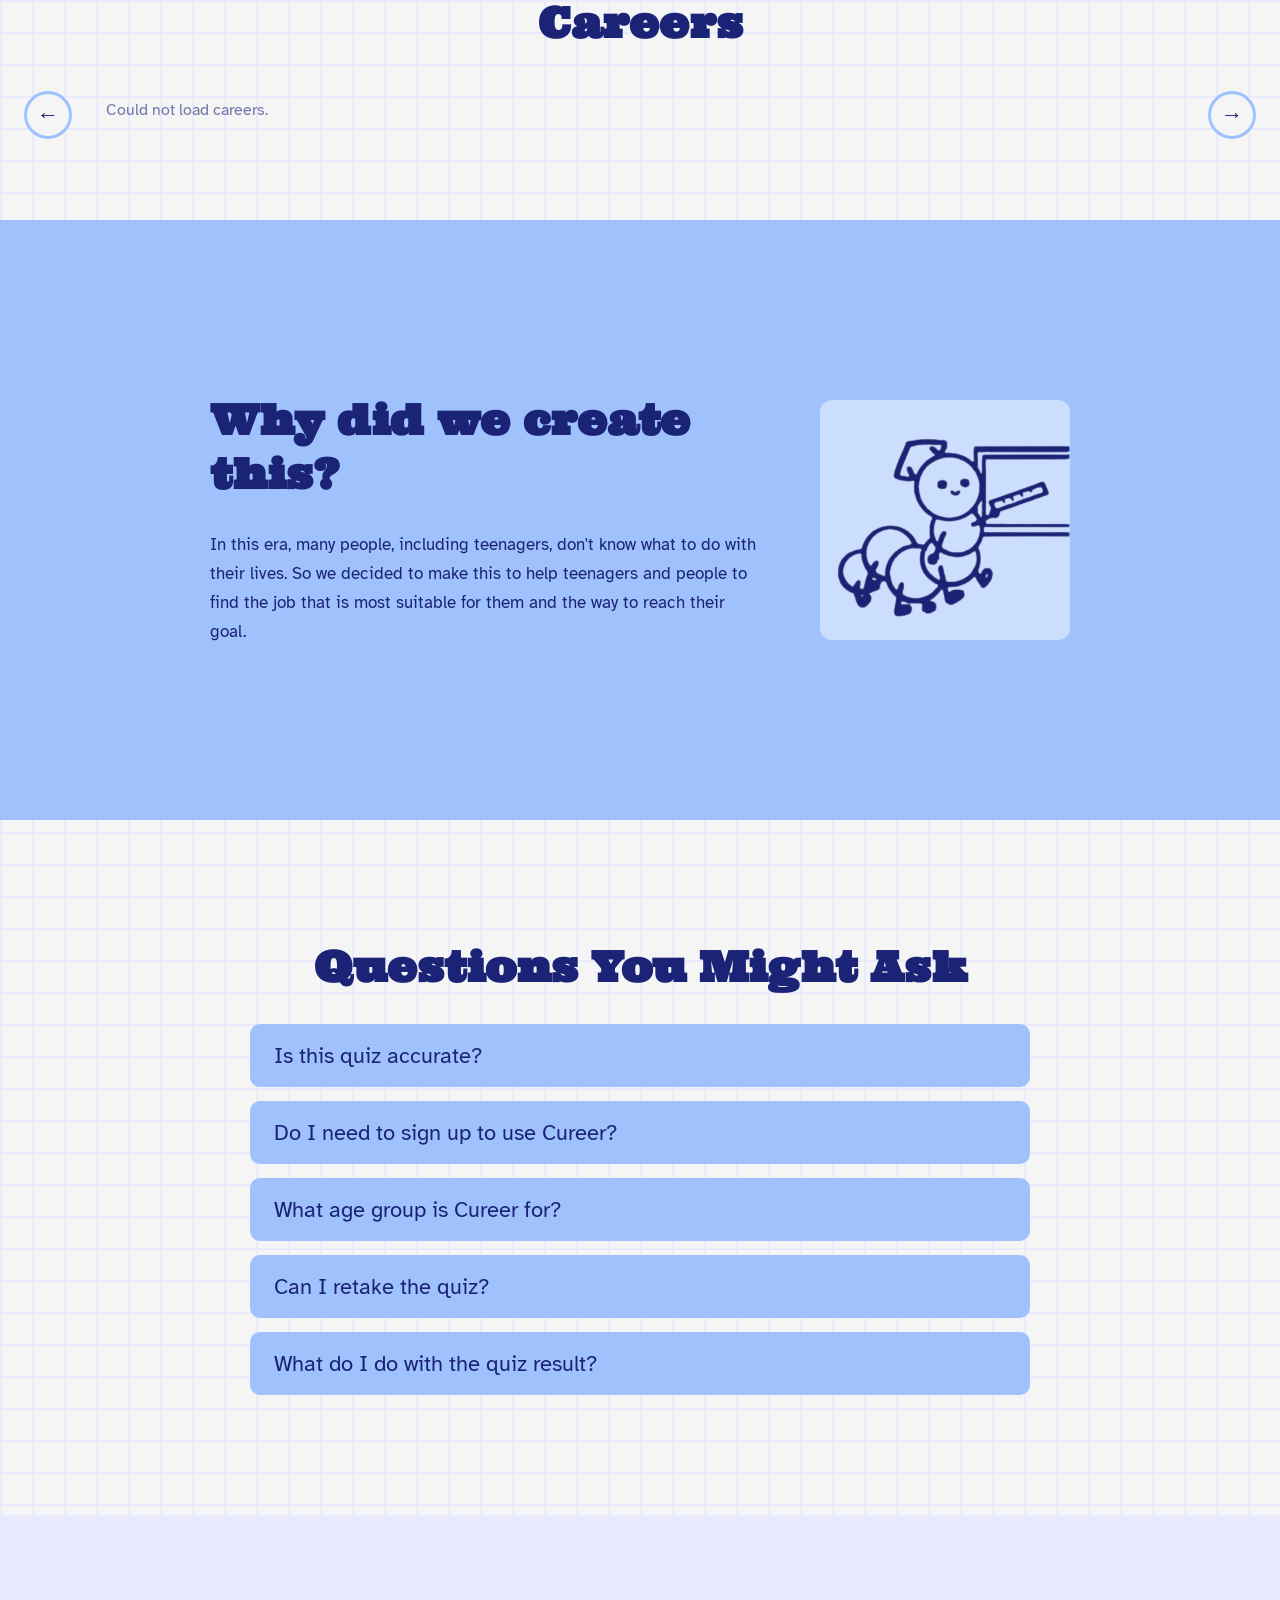
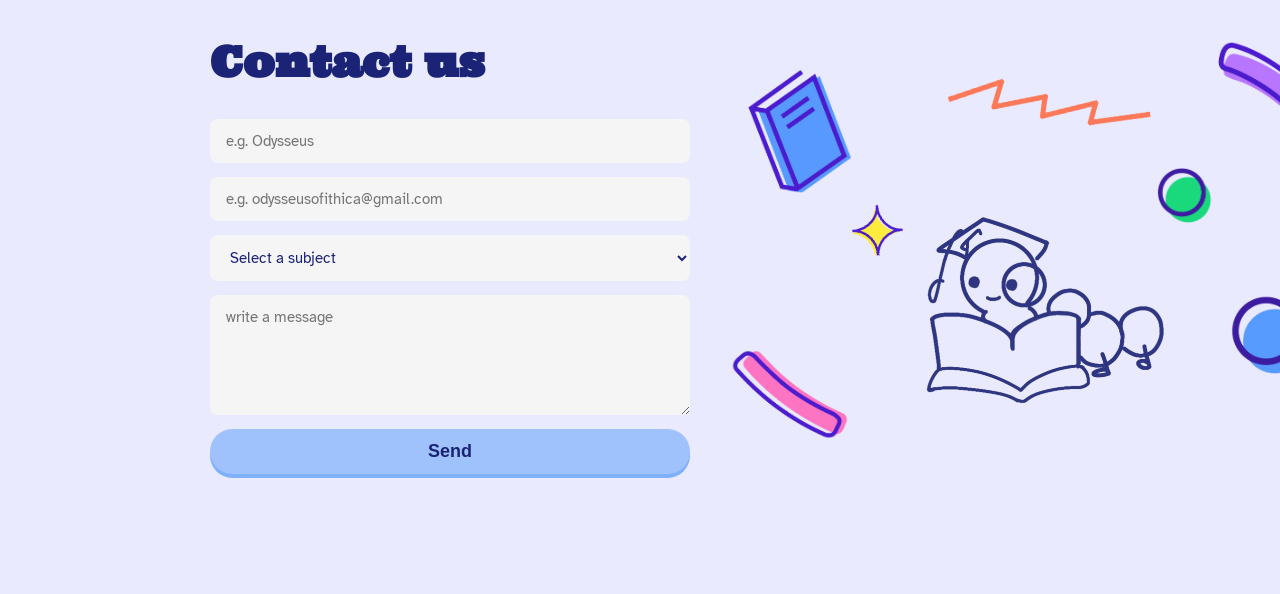
==== commit 48c2ee87: "Replace image placeholders with actual images" ====
--- a/index.html
+++ b/index.html
@@ -69,8 +69,9 @@
       <!-- Quiz Banner -->
       <section class="quiz-banner">
         <div class="container quiz-cta-section">
-          <div class="quiz-image-placeholder">
-            <span>asset / img</span>
+          <div class="quiz-image">
+            <img class="CoLogo CoLogoLight"   src="img/quiz_light.png"    alt="quiz img">
+            <img class="CoLogo CoLogoDark"    src="img/quiz_dark.png"     alt="quiz img">
           </div>
           <div class="quiz-text-content">
             <h2>Ready to discover<br>your career path?</h2>
@@ -107,7 +108,8 @@
               to find the job that is most suitable for them and the way to reach their goal.</p>
           </div>
           <div class="why-image-placeholder">
-            <span>asset / img</span>
+            <img class="CoLogo CoLogoLight"   src="img/why_light.png"    alt="quiz img">
+            <img class="CoLogo CoLogoDark"    src="img/why_dark.png"     alt="quiz img">
           </div>
         </div>
       </section>
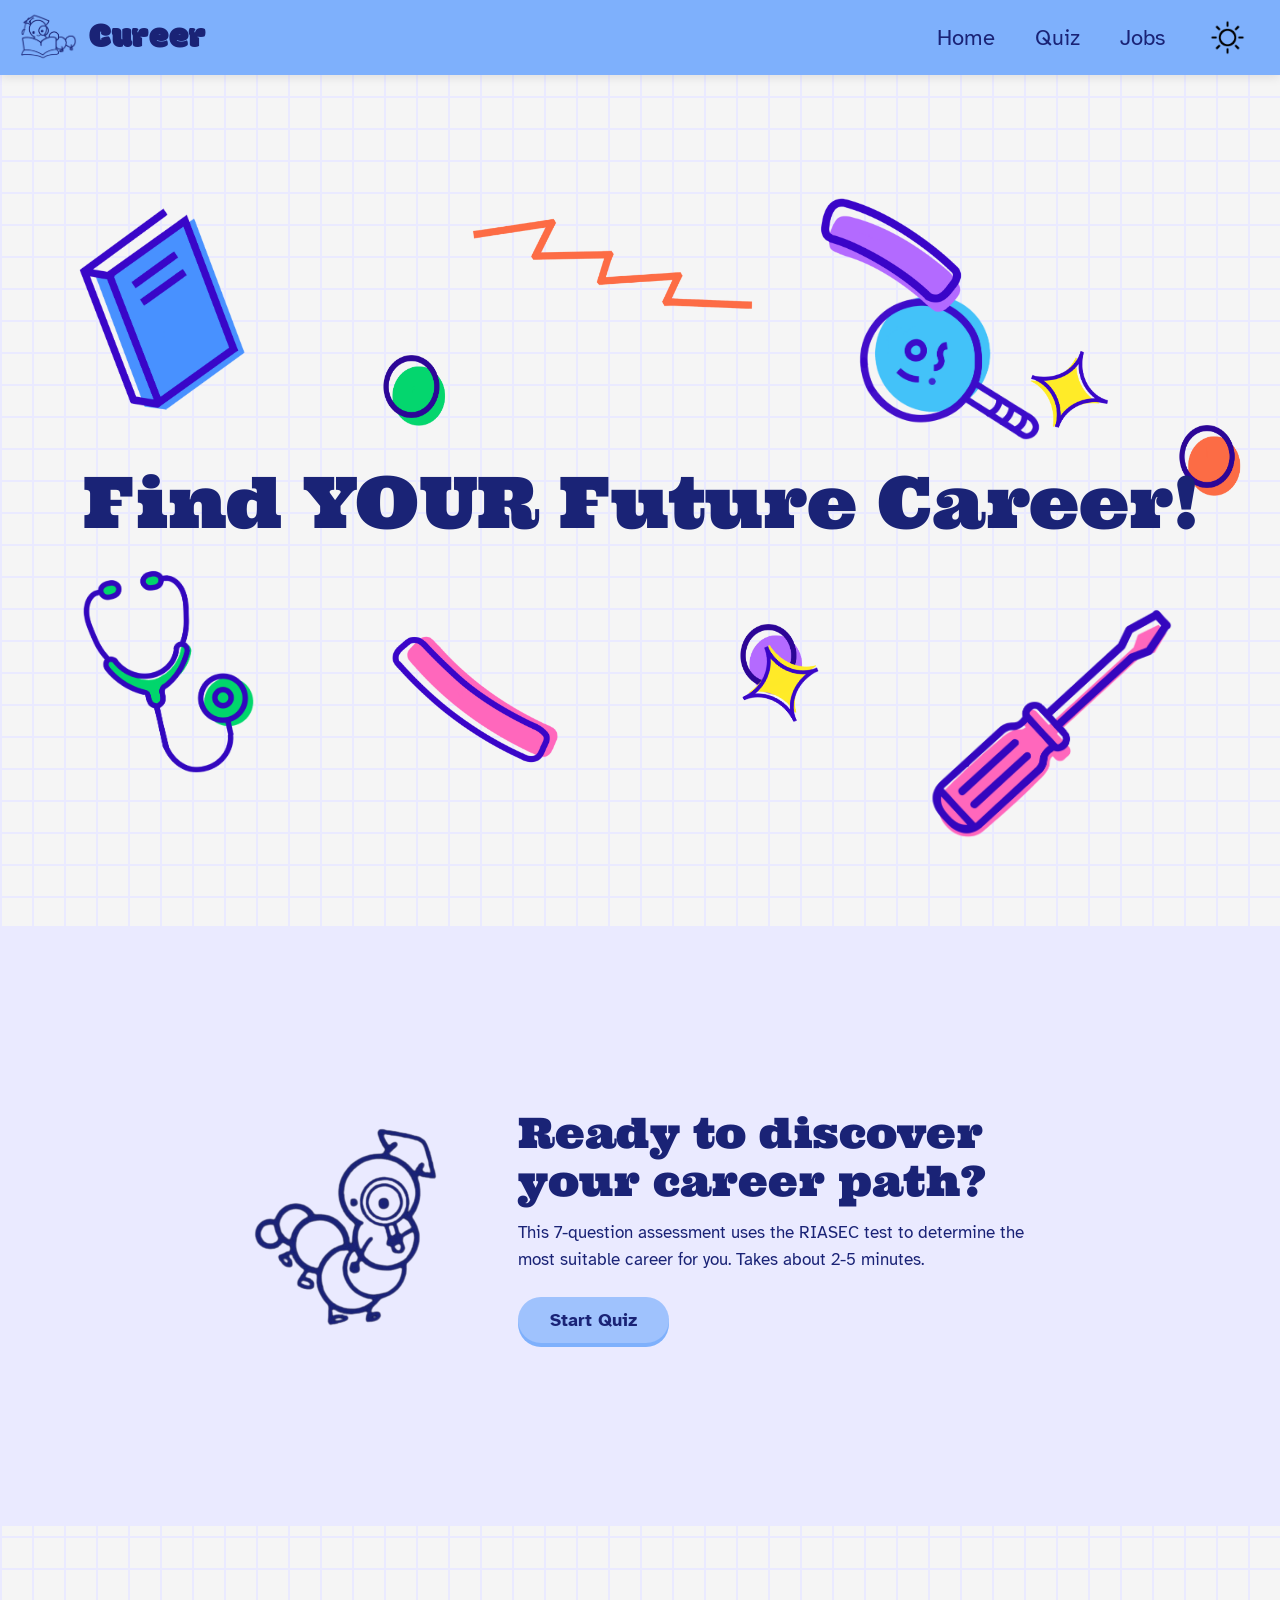
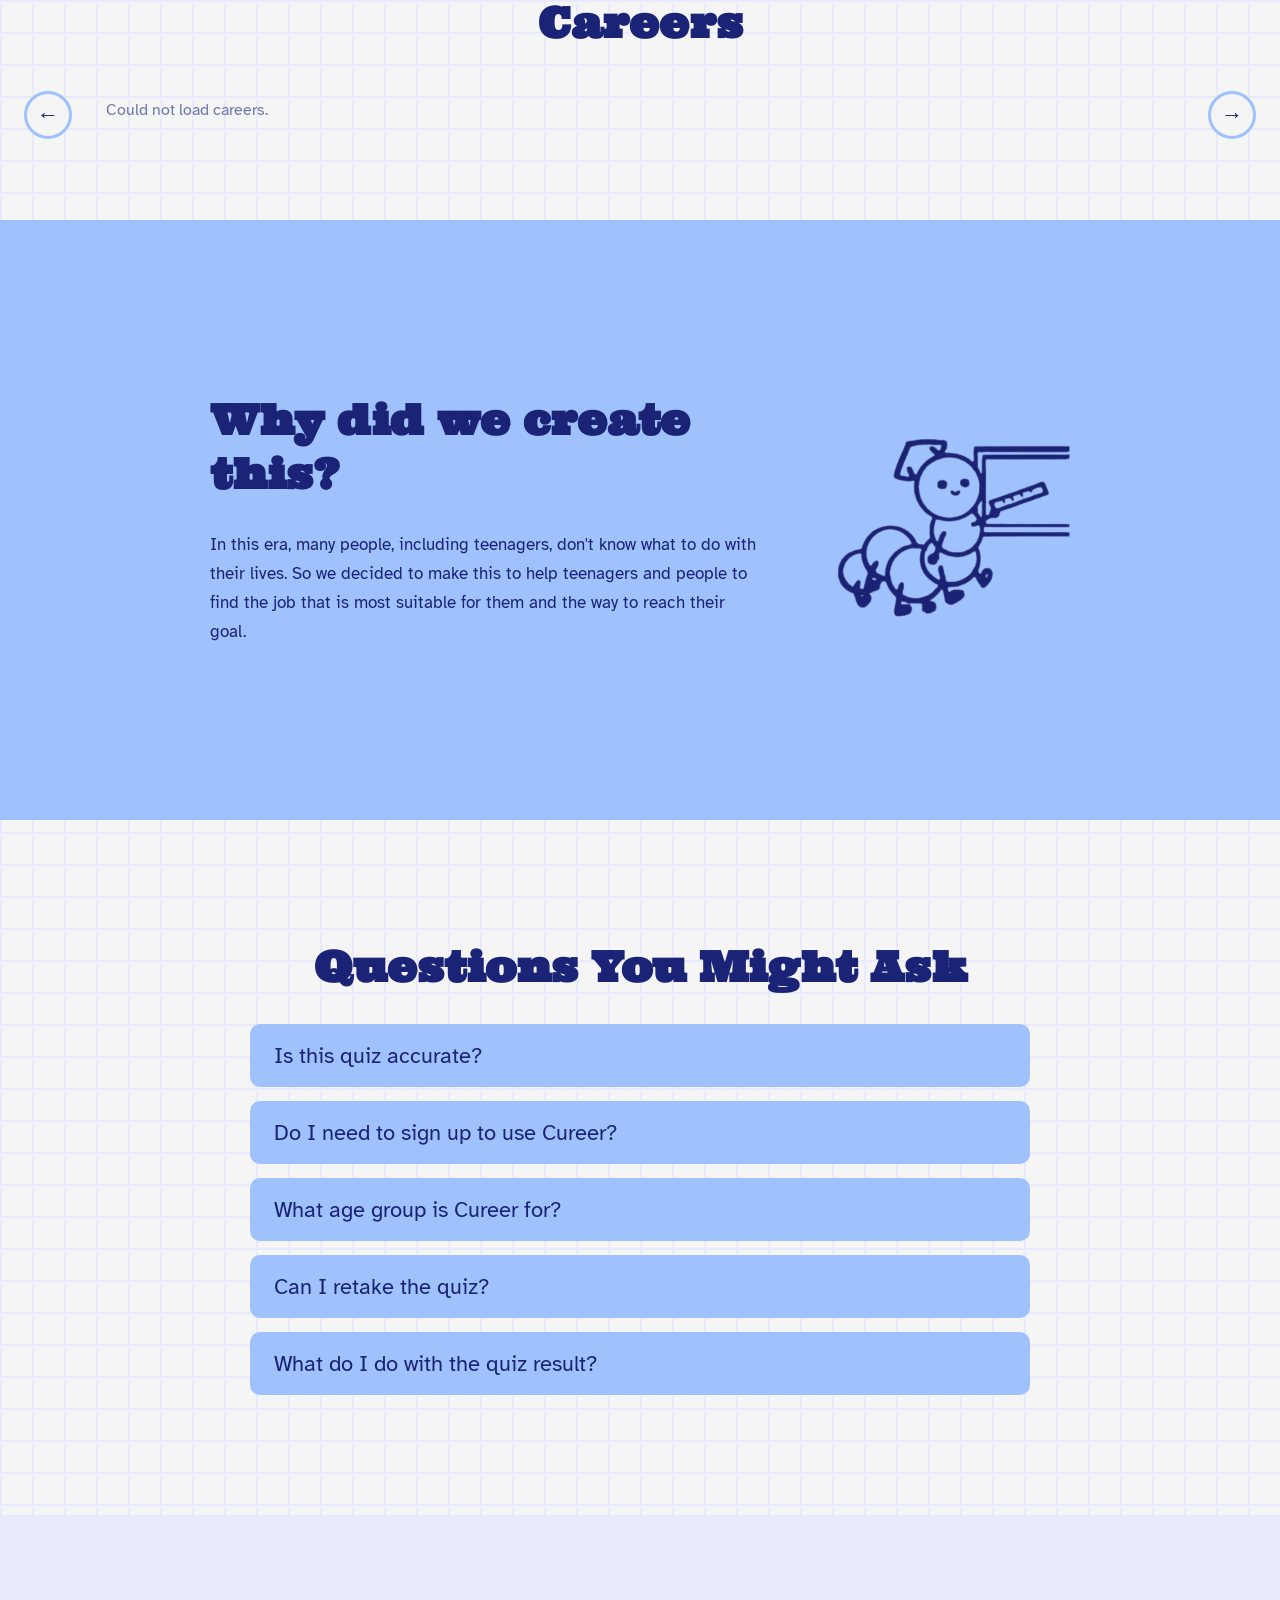
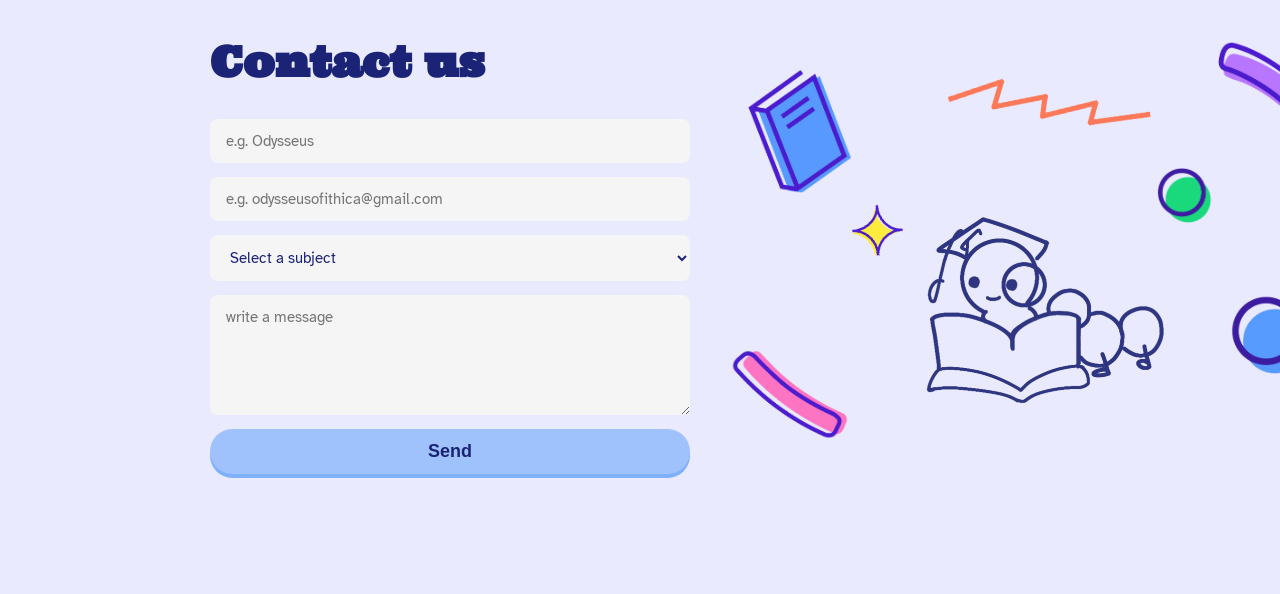
==== commit 9cc737fa: "Simplify comments in index.html" ====
--- a/index.html
+++ b/index.html
@@ -47,7 +47,7 @@
 
     <main>
 
-      <!-- ── Hero ── -->
+      <!-- Hero -->
       <section class="hero-section">
         <div class="decorations">
           <img class="decoration-book"    src="img/book.png"          alt="Book">
@@ -66,7 +66,7 @@
         <h1 class="hero-title">Find YOUR Future Career!</h1>
       </section>
 
-      <!-- Quiz Banner -->
+      <!-- Quiz  -->
       <section class="quiz-banner">
         <div class="container quiz-cta-section">
           <div class="quiz-image">
@@ -88,7 +88,6 @@
         <div class="careers-carousel-wrapper">
           <button class="careers-carousel-btn" id="careers-prev" aria-label="Previous">&#8592;</button>
           <div class="careers-carousel" id="careers-carousel">
-            <!-- JS renders cards; static fallbacks shown until API loads -->
             <div class="career-card career-card--skeleton"><div class="skeleton-line"></div><div class="skeleton-line short"></div></div>
             <div class="career-card career-card--skeleton"><div class="skeleton-line"></div><div class="skeleton-line short"></div></div>
             <div class="career-card career-card--skeleton"><div class="skeleton-line"></div><div class="skeleton-line short"></div></div>
@@ -98,7 +97,7 @@
         </div>
       </section>
 
-      <!-- Why create -->
+      <!-- Why -->
       <section class="why-section">
         <div class="container why-content">
           <div class="why-text">
--- a/style.css
+++ b/style.css
@@ -209,17 +209,13 @@
   align-items: center;
 }
 
-.quiz-image-placeholder {
+.quiz-image {
   flex: 0 0 260px;
-  height: 320px;
-  width:374;
-  background-color: #bcd3c7;
-  border-radius: 12px;
+  height: 330px;
+  width:384;
   display: flex;
   align-items: center;
   justify-content: center;
-  color: #555;
-  font-size: 14px;
 }
 
 .quiz-text-content h2 {
@@ -415,14 +411,10 @@
 
 .why-image-placeholder {
   flex: 0 0 240px;
-  height: 240px;
-  background-color: rgba(255,255,255,0.45);
-  border-radius: 12px;
+  height: 250px;
   display: flex;
   align-items: center;
   justify-content: center;
-  color: #555;
-  font-size: 14px;
 }
 
 /* FAQ */
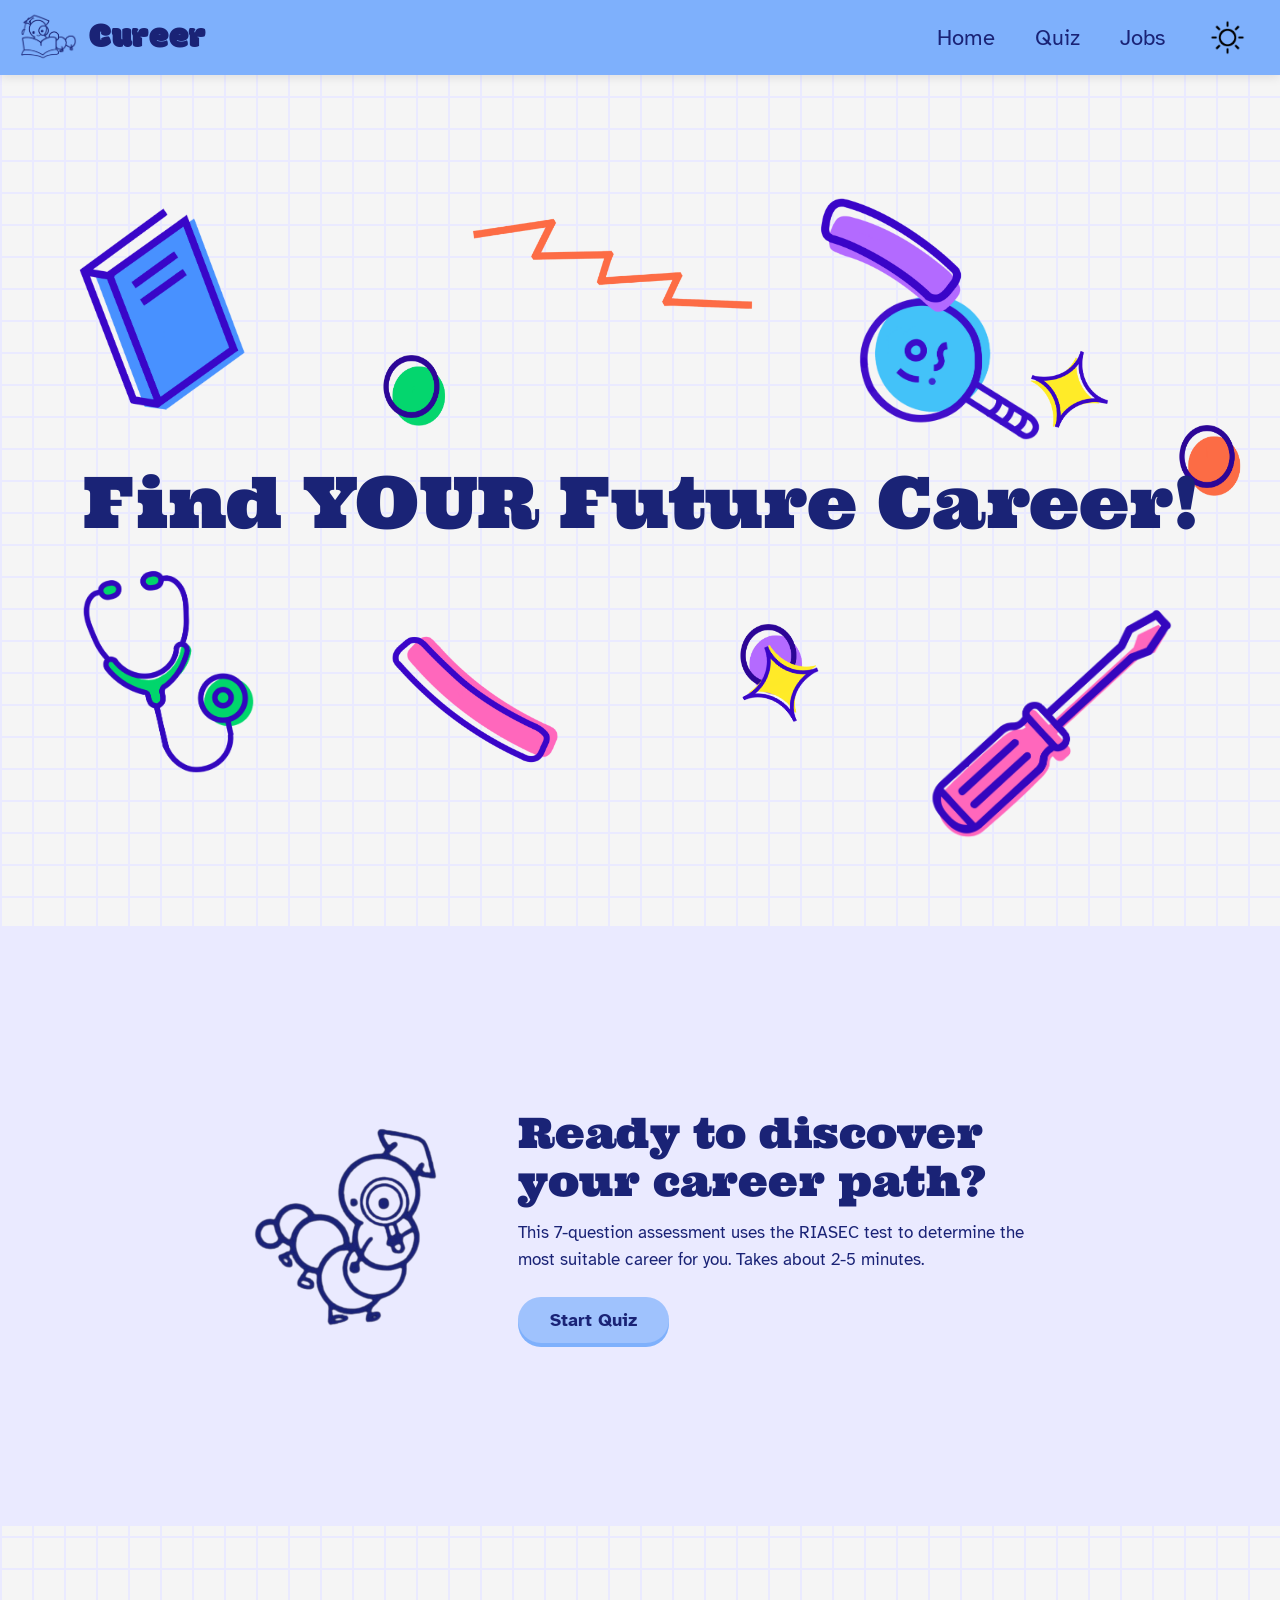
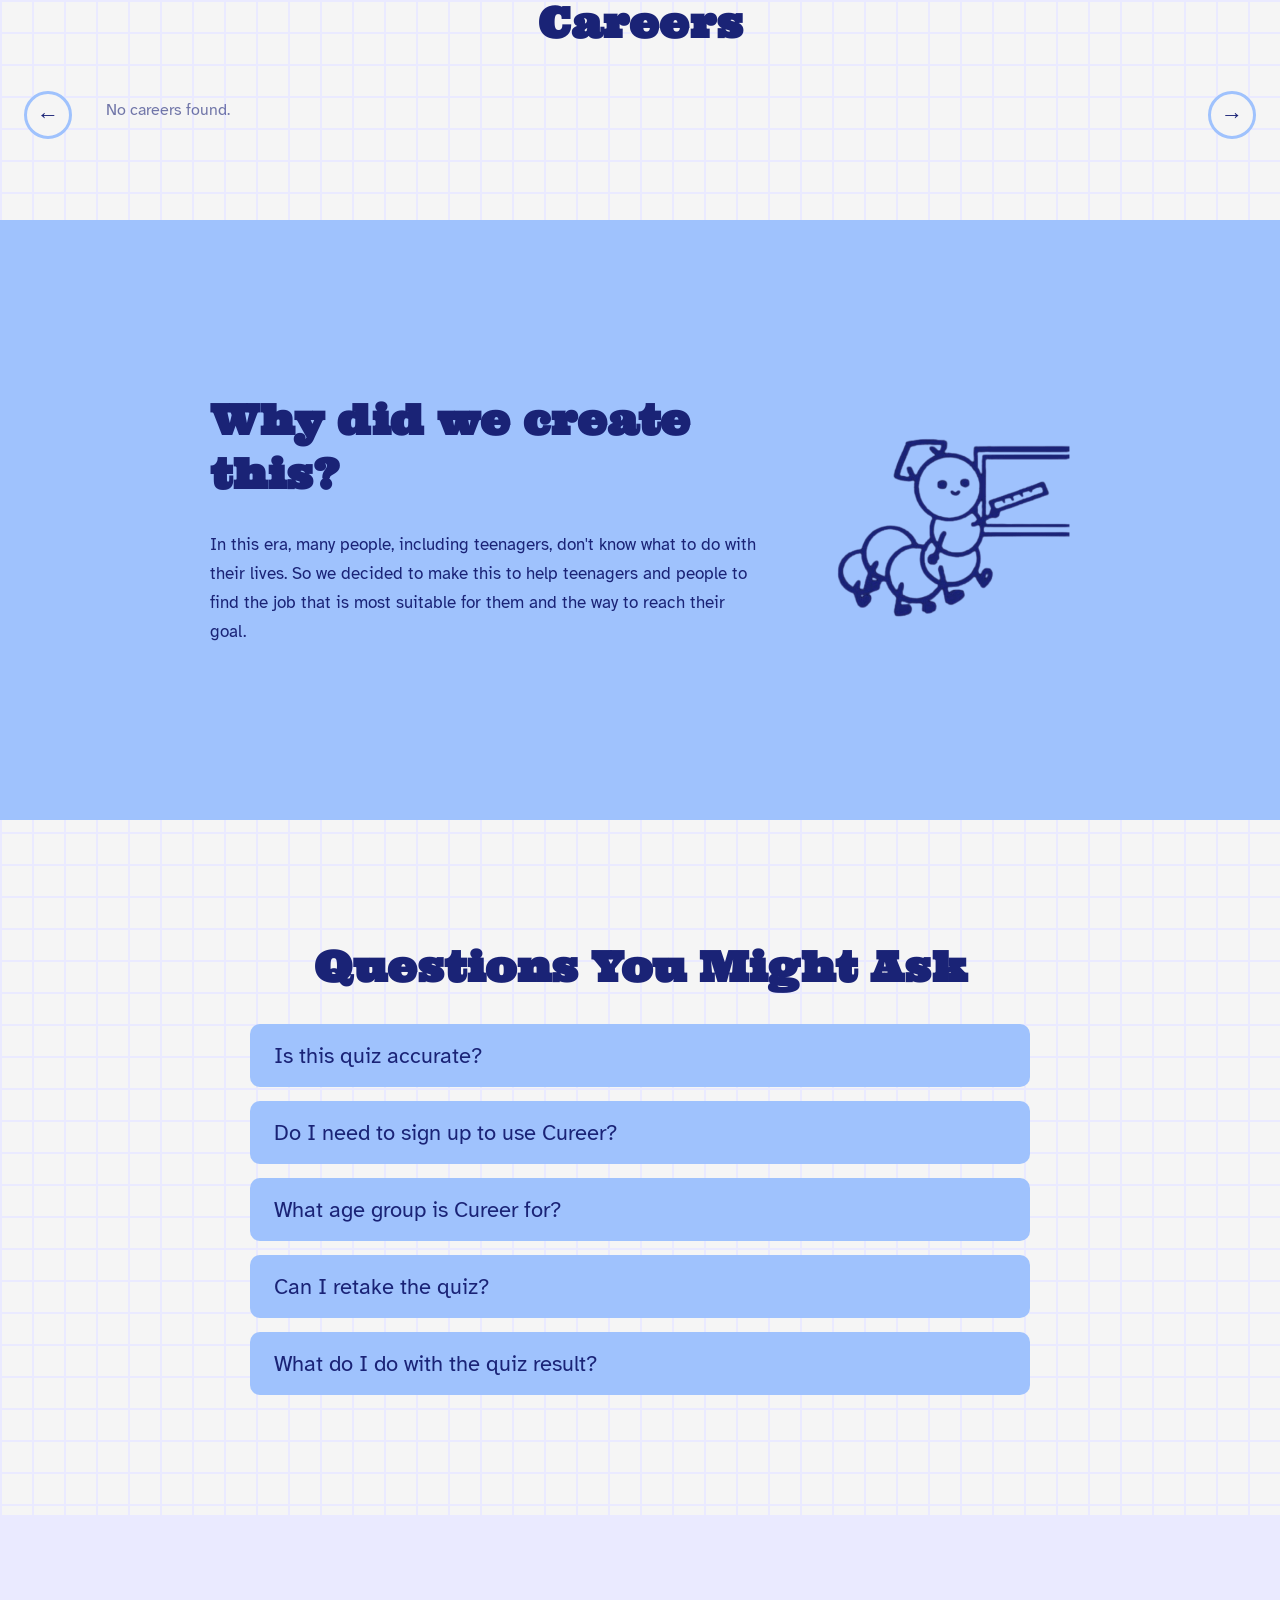
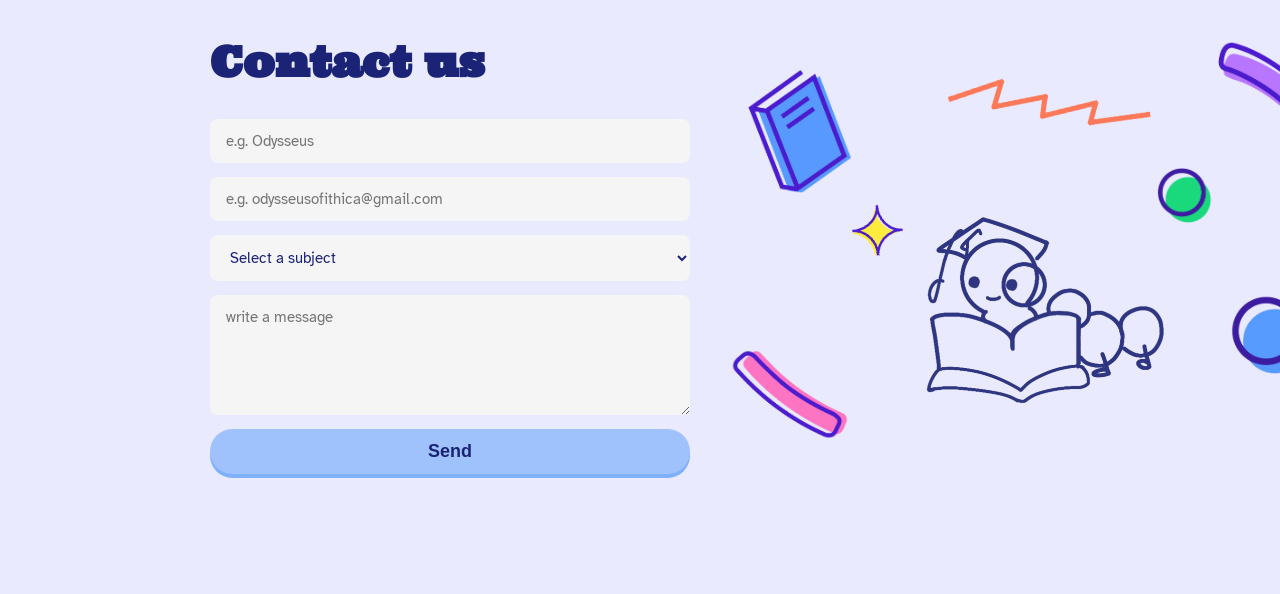
==== commit a6174ffb: "Update job functionality and clean up styles Replit-Commit-Author: Agent" ====
--- a/index.html
+++ b/index.html
@@ -4,6 +4,7 @@
     <meta charset="UTF-8">
     <meta name="viewport" content="width=device-width, initial-scale=1.0">
     <title>Home</title>
+    <link rel="icon" type="image/png" href="img/favicon.png">
     <link rel="preconnect" href="https://fonts.googleapis.com">
     <link rel="preconnect" href="https://fonts.gstatic.com" crossorigin>
     <link href="https://fonts.googleapis.com/css2?family=Atkinson+Hyperlegible:ital,wght@0,400;0,700;1,400;1,700&family=Modak&family=Ultra&display=swap" rel="stylesheet">
@@ -66,7 +67,7 @@
         <h1 class="hero-title">Find YOUR Future Career!</h1>
       </section>
 
-      <!-- Quiz  -->
+      <!-- Quiz -->
       <section class="quiz-banner">
         <div class="container quiz-cta-section">
           <div class="quiz-image">
--- a/style.css
+++ b/style.css
@@ -378,7 +378,7 @@
   margin-top: 4px;
 }
 
-/* Why Section */
+/* Why */
 .why-section {
   background-color: var(--light-blue);
   padding: 80px 0;
@@ -835,7 +835,7 @@
 
   .container { padding: 24px 16px; }
 
-  /* Careers carousel */
+  /* carousel */
   .careers-section          { padding: 36px 0; }
   .careers-carousel-wrapper { padding: 0 20px; gap: 6px; }
   .careers-carousel-btn     { width: 34px; height: 34px; font-size: 18px; }
@@ -849,7 +849,7 @@
   /* Buttons */
   .btn { font-size: 16px; padding: 10px 24px; }
 
-  /* Why image*/
+  /* Why img*/
   .quiz-image-placeholder,
   .why-image-placeholder { height: 180px; }
 
